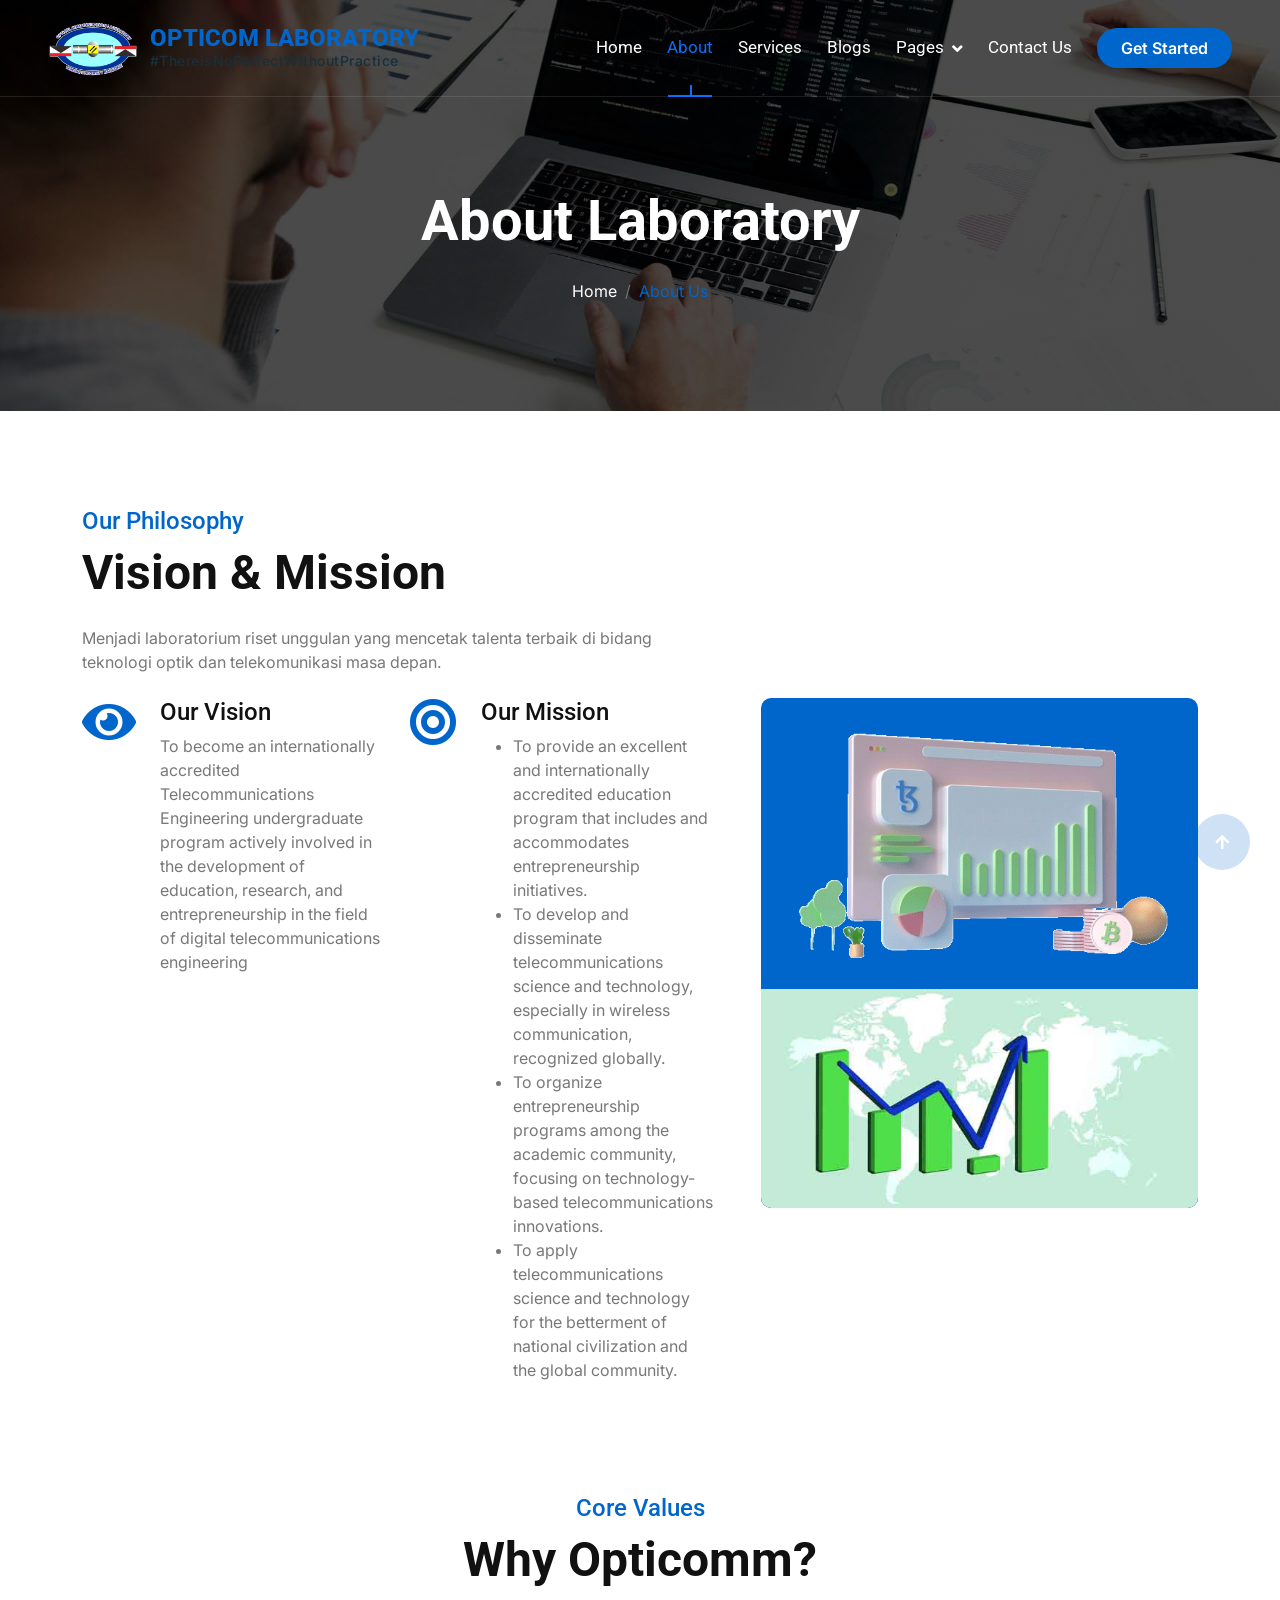
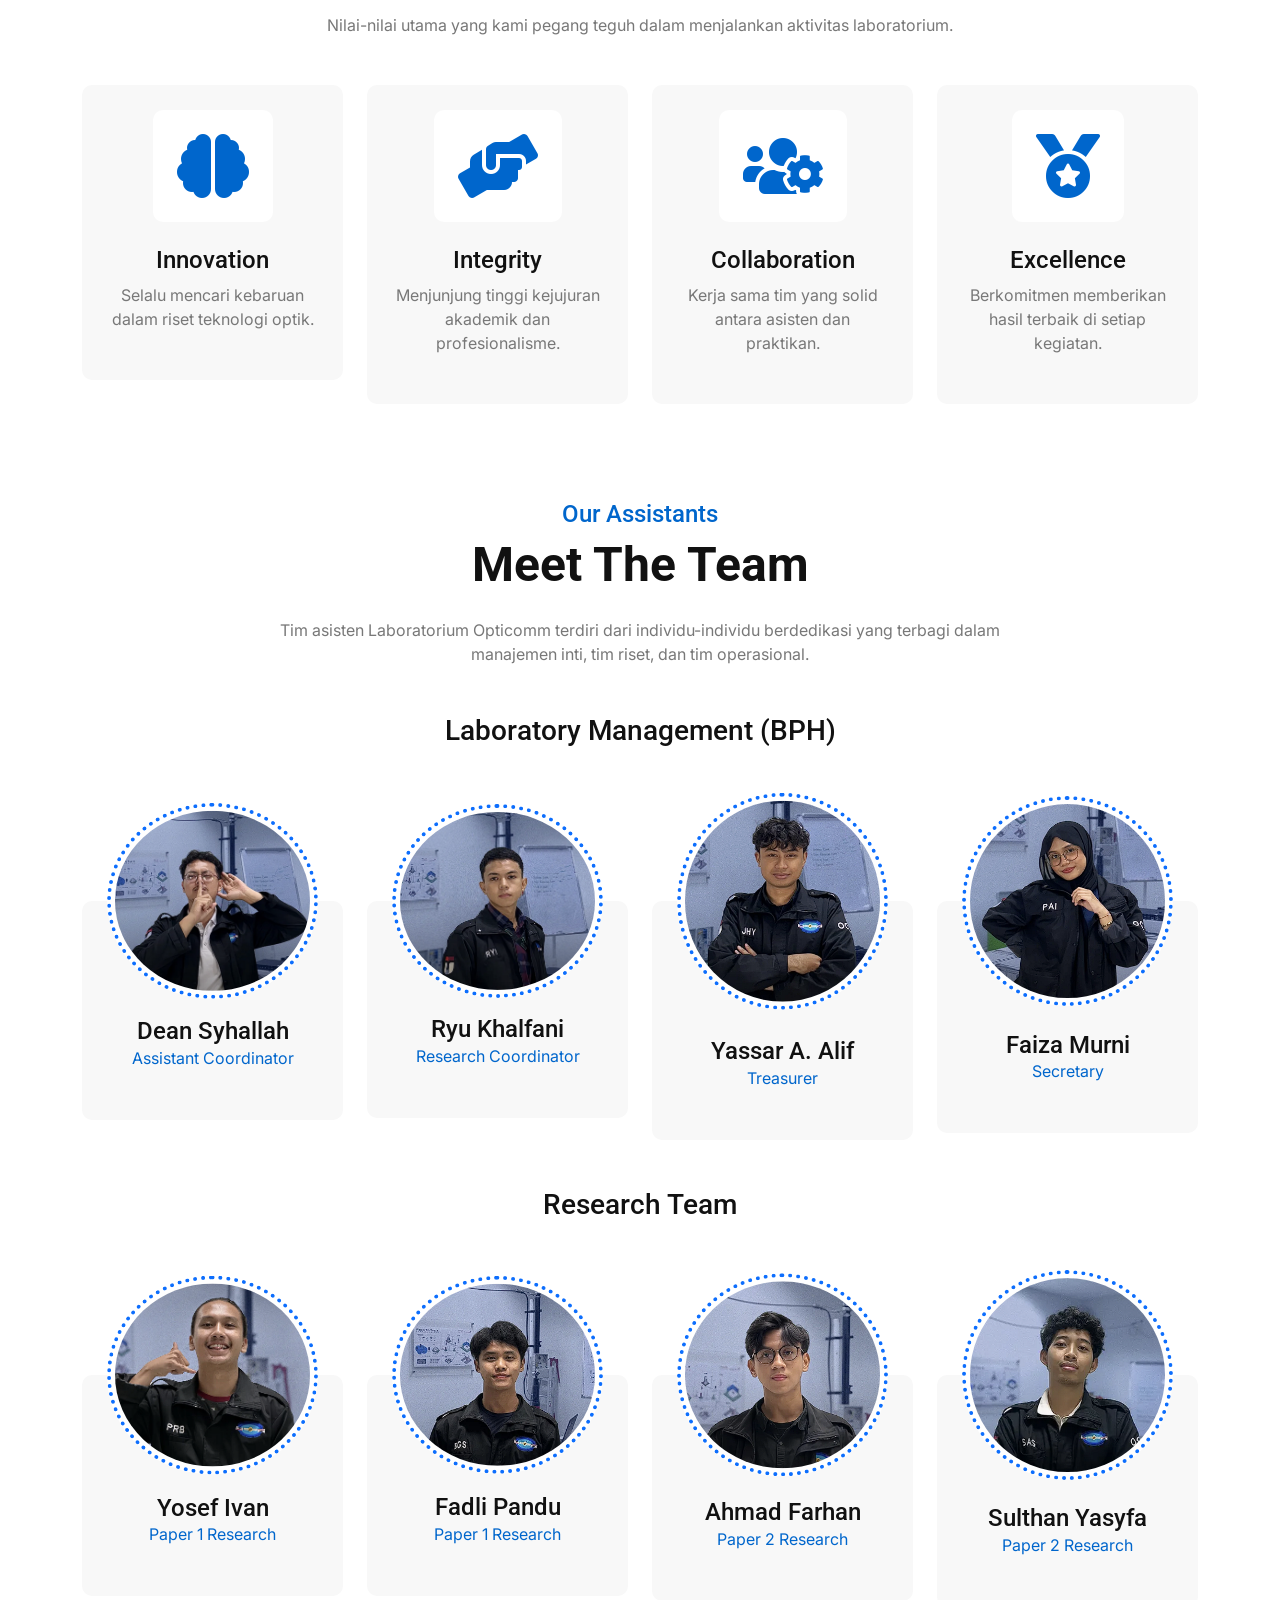
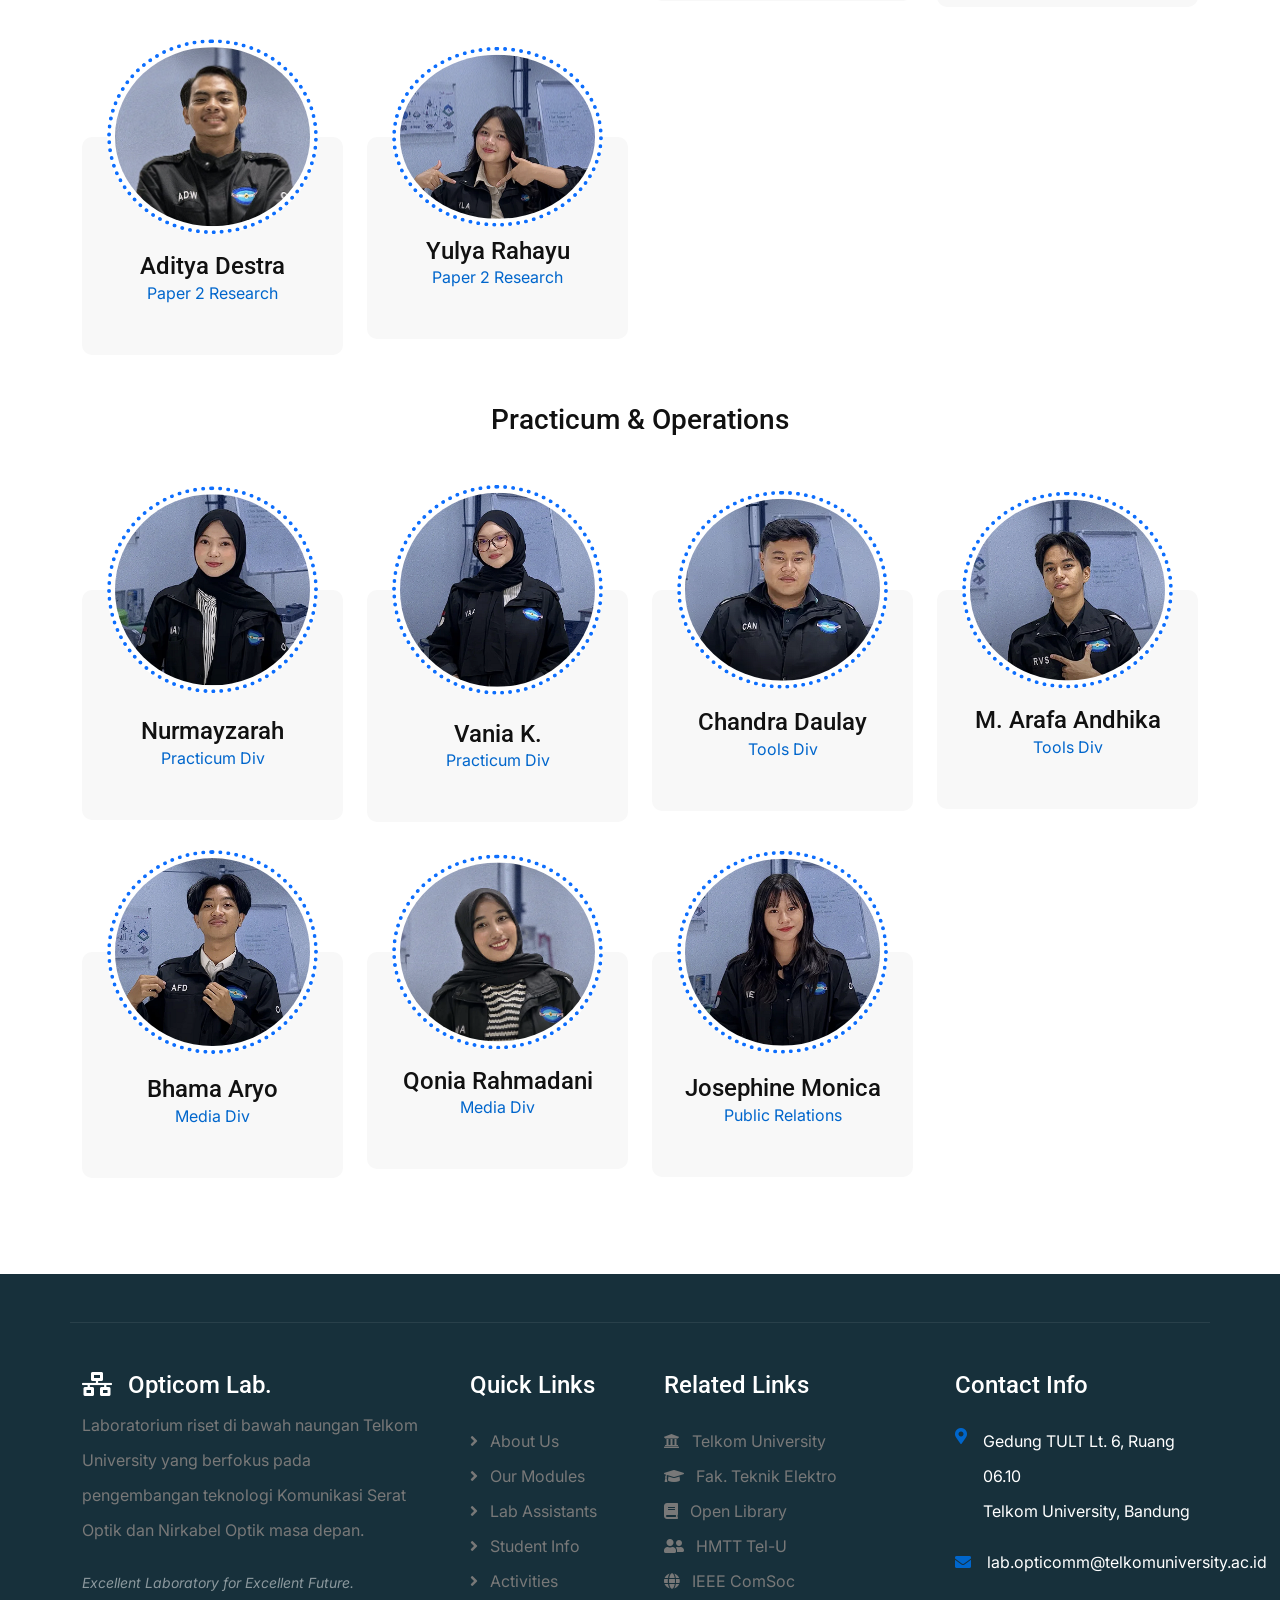
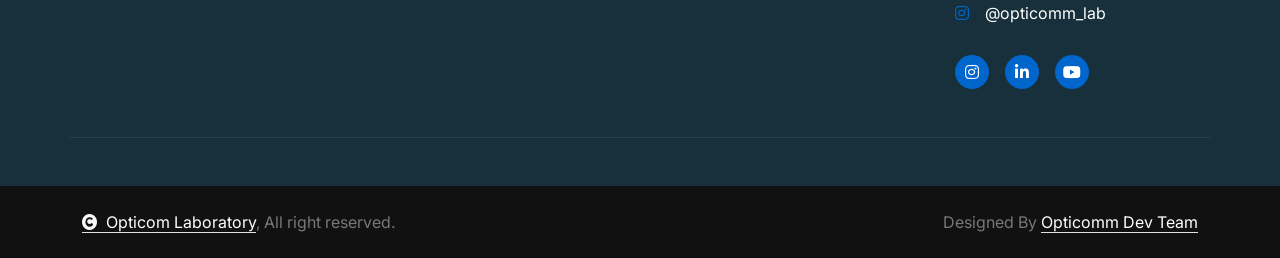
==== about.html @ 09fdcf8e "Add files via upload" ====
<!DOCTYPE html>
<html lang="en">

<head>
    <meta charset="utf-8">
    <title>About Us - Opticomm Laboratory</title>
    <meta content="width=device-width, initial-scale=1.0" name="viewport">
    <meta content="" name="keywords">
    <meta content="" name="description">

    <link rel="preconnect" href="https://fonts.googleapis.com">
    <link rel="preconnect" href="https://fonts.gstatic.com" crossorigin>
    <link
        href="https://fonts.googleapis.com/css2?family=Inter:wght@100..900&family=Roboto:wght@400;500;700;900&display=swap"
        rel="stylesheet">

    <link rel="stylesheet" href="https://use.fontawesome.com/releases/v5.15.4/css/all.css" />
    <link href="https://cdn.jsdelivr.net/npm/bootstrap-icons@1.4.1/font/bootstrap-icons.css" rel="stylesheet">

    <link href="lib/animate/animate.min.css" rel="stylesheet">
    <link href="lib/lightbox/css/lightbox.min.css" rel="stylesheet">
    <link href="lib/owlcarousel/assets/owl.carousel.min.css" rel="stylesheet">

    <link href="css/bootstrap.min.css" rel="stylesheet">

    <link href="css/style.css" rel="stylesheet">

</head>

<body>

    <div id="spinner"
        class="show bg-white position-fixed translate-middle w-100 vh-100 top-50 start-50 d-flex align-items-center justify-content-center">
        <div class="spinner-border text-primary" style="width: 3rem; height: 3rem;" role="status">
            <span class="sr-only">Loading...</span>
        </div>
    </div>
    <div class="container-fluid position-relative p-0">
        <nav class="navbar navbar-expand-lg navbar-light px-4 px-lg-5 py-3 py-lg-0">
            <a href="index.html" class="navbar-brand p-0 d-flex align-items-center">
                <img src="img/logo-opticomm.png" alt="Logo" style="max-height: 55px; margin-right: 12px;">
                <div class="d-flex flex-column justify-content-center">
                    <h1 class="text-primary m-0" style="font-size: 24px; font-weight: 800; line-height: 1;">
                        OPTICOM LABORATORY
                    </h1>
                    <small class="text-secondary" style="font-size: 14px; font-weight: 500; letter-spacing: 0.5px;">
                        #ThereisNoPerfectWithoutPractice
                    </small>
                </div>
            </a>
            <button class="navbar-toggler" type="button" data-bs-toggle="collapse" data-bs-target="#navbarCollapse">
                <span class="fa fa-bars"></span>
            </button>
            <div class="collapse navbar-collapse" id="navbarCollapse">
                <div class="navbar-nav ms-auto py-0">
                    <a href="index.html" class="nav-item nav-link">Home</a>
                    <a href="about.html" class="nav-item nav-link active">About</a>
                    <a href="service.html" class="nav-item nav-link">Services</a>
                    <a href="blog.html" class="nav-item nav-link">Blogs</a>
                    <div class="nav-item dropdown">
                        <a href="#" class="nav-link" data-bs-toggle="dropdown">
                            <span class="dropdown-toggle">Pages</span>
                        </a>
                        <div class="dropdown-menu m-0">
                            <a href="feature.html" class="dropdown-item">Our Features</a>
                            <a href="team.html" class="dropdown-item">Our team</a>
                            <a href="testimonial.html" class="dropdown-item">Testimonial</a>
                            <a href="offer.html" class="dropdown-item">Our offer</a>
                            <a href="FAQ.html" class="dropdown-item">FAQs</a>
                            <a href="404.html" class="dropdown-item">404 Page</a>
                        </div>
                    </div>
                    <a href="contact.html" class="nav-item nav-link">Contact Us</a>
                </div>
                <a href="#" class="btn btn-primary rounded-pill py-2 px-4 my-3 my-lg-0 flex-shrink-0">Get Started</a>
            </div>
        </nav>

        <div class="container-fluid bg-breadcrumb about-header">
            <div class="container text-center py-5" style="max-width: 900px;">
                <h4 class="text-white display-4 mb-4 wow fadeInDown" data-wow-delay="0.1s">About Laboratory</h4>
                <ol class="breadcrumb d-flex justify-content-center mb-0 wow fadeInDown" data-wow-delay="0.3s">
                    <li class="breadcrumb-item"><a href="index.html">Home</a></li>
                    <li class="breadcrumb-item active text-primary">About Us</li>
                </ol>
            </div>
        </div>
    </div>
    <div class="container-fluid about py-5">
        <div class="container py-5">
            <div class="row g-5 align-items-center">
                <div class="col-xl-7 wow fadeInLeft" data-wow-delay="0.2s">
                    <div>
                        <h4 class="text-primary">Our Philosophy</h4>
                        <h1 class="display-5 mb-4">Vision & Mission</h1>
                        <p class="mb-4">Menjadi laboratorium riset unggulan yang mencetak talenta terbaik di bidang
                            teknologi optik dan telekomunikasi masa depan.
                        </p>
                        <div class="row g-4">
                            <div class="col-md-6">
                                <div class="d-flex">
                                    <div><i class="fas fa-eye fa-3x text-primary"></i></div>
                                    <div class="ms-4">
                                        <h4>Our Vision</h4>
                                        <p>To become an internationally accredited Telecommunications Engineering
                                            undergraduate program actively involved in the development of education,
                                            research, and entrepreneurship in the field of digital telecommunications
                                            engineering</p>
                                    </div>
                                </div>
                            </div>
                            <div class="col-md-6">
                                <div class="d-flex">
                                    <div><i class="fas fa-bullseye fa-3x text-primary"></i></div>
                                    <div class="ms-4">
                                        <h4>Our Mission</h4>
                                        <ul>
                                            <li>To provide an excellent and internationally accredited education program
                                                that includes and accommodates entrepreneurship initiatives.</li>
                                            <li>To develop and disseminate telecommunications science and technology,
                                                especially in wireless communication, recognized globally.</li>
                                            <li>To organize entrepreneurship programs among the academic community,
                                                focusing on technology-based telecommunications innovations.</li>
                                            <li>To apply telecommunications science and technology for the betterment of
                                                national civilization and the global community.</li>
                                        </ul>
                                    </div>
                                </div>
                            </div>
                        </div>
                    </div>
                </div>
                <div class="col-xl-5 wow fadeInRight" data-wow-delay="0.2s">
                    <div class="bg-primary rounded position-relative overflow-hidden">
                        <img src="img/about-2.png" class="img-fluid rounded w-100" alt="">
                        <div class="rounded-bottom">
                            <img src="img/about-5.jpg" class="img-fluid rounded-bottom w-100" alt="">
                        </div>
                    </div>
                </div>
            </div>
        </div>
    </div>
    <div class="container-fluid feature pb-5">
        <div class="container pb-5">
            <div class="text-center mx-auto pb-5 wow fadeInUp" data-wow-delay="0.2s" style="max-width: 800px;">
                <h4 class="text-primary">Core Values</h4>
                <h1 class="display-5 mb-4">Why Opticomm?</h1>
                <p class="mb-0">Nilai-nilai utama yang kami pegang teguh dalam menjalankan aktivitas laboratorium.</p>
            </div>
            <div class="row g-4">
                <div class="col-md-6 col-lg-3 wow fadeInUp" data-wow-delay="0.2s">
                    <div class="feature-item p-4">
                        <div class="feature-icon p-4 mb-4">
                            <i class="fas fa-brain fa-4x text-primary"></i>
                        </div>
                        <h4>Innovation</h4>
                        <p class="mb-4">Selalu mencari kebaruan dalam riset teknologi optik.</p>
                    </div>
                </div>
                <div class="col-md-6 col-lg-3 wow fadeInUp" data-wow-delay="0.4s">
                    <div class="feature-item p-4">
                        <div class="feature-icon p-4 mb-4">
                            <i class="fas fa-hands-helping fa-4x text-primary"></i>
                        </div>
                        <h4>Integrity</h4>
                        <p class="mb-4">Menjunjung tinggi kejujuran akademik dan profesionalisme.</p>
                    </div>
                </div>
                <div class="col-md-6 col-lg-3 wow fadeInUp" data-wow-delay="0.6s">
                    <div class="feature-item p-4">
                        <div class="feature-icon p-4 mb-4">
                            <i class="fas fa-users-cog fa-4x text-primary"></i>
                        </div>
                        <h4>Collaboration</h4>
                        <p class="mb-4">Kerja sama tim yang solid antara asisten dan praktikan.</p>
                    </div>
                </div>
                <div class="col-md-6 col-lg-3 wow fadeInUp" data-wow-delay="0.8s">
                    <div class="feature-item p-4">
                        <div class="feature-icon p-4 mb-4">
                            <i class="fas fa-medal fa-4x text-primary"></i>
                        </div>
                        <h4>Excellence</h4>
                        <p class="mb-4">Berkomitmen memberikan hasil terbaik di setiap kegiatan.</p>
                    </div>
                </div>
            </div>
        </div>
    </div>
    <div class="container-fluid team pb-5 team-static">
        <div class="container pb-5">
            <div class="text-center mx-auto pb-5 wow fadeInUp" data-wow-delay="0.2s" style="max-width: 800px;">
                <h4 class="text-primary">Our Assistants</h4>
                <h1 class="display-5 mb-4">Meet The Team</h1>
                <p class="mb-0">Tim asisten Laboratorium Opticomm terdiri dari individu-individu berdedikasi yang
                    terbagi dalam manajemen inti, tim riset, dan tim operasional.</p>
            </div>

            <div class="text-center mb-5 wow fadeInUp" data-wow-delay="0.2s">
                <h3 class="division-title">Laboratory Management (BPH)</h3>
            </div>
            <div class="row g-4 justify-content-center mb-5">
                <div class="col-md-6 col-lg-3 wow fadeInUp" data-wow-delay="0.2s">
                    <div class="team-item">
                        <div class="team-img">
                            <img src="img/dean.png" class="img-fluid" alt="">
                        </div>
                        <div class="team-title">
                            <h4 class="mb-0">Dean Syhallah</h4>
                            <p class="mb-0 text-primary">Assistant Coordinator</p>
                        </div>
                    </div>
                </div>

                <div class="col-md-6 col-lg-3 wow fadeInUp" data-wow-delay="0.4s">
                    <div class="team-item">
                        <div class="team-img">
                            <img src="img/ryu.png" class="img-fluid" alt="">
                        </div>
                        <div class="team-title">
                            <h4 class="mb-0">Ryu Khalfani</h4>
                            <p class="mb-0 text-primary">Research Coordinator</p>
                        </div>
                    </div>
                </div>

                <div class="col-md-6 col-lg-3 wow fadeInUp" data-wow-delay="0.6s">
                    <div class="team-item">
                        <div class="team-img">
                            <img src="img/alip.png" class="img-fluid" alt="">
                        </div>
                        <div class="team-title">
                            <h4 class="mb-0">Yassar A. Alif</h4>
                            <p class="mb-0 text-primary">Treasurer</p>
                        </div>
                    </div>
                </div>

                <div class="col-md-6 col-lg-3 wow fadeInUp" data-wow-delay="0.8s">
                    <div class="team-item">
                        <div class="team-img">
                            <img src="img/faiza.png" class="img-fluid" alt="">
                        </div>
                        <div class="team-title">
                            <h4 class="mb-0">Faiza Murni</h4>
                            <p class="mb-0 text-primary">Secretary</p>
                        </div>
                    </div>
                </div>
            </div>
            <div class="text-center mb-5 mt-5 wow fadeInUp" data-wow-delay="0.2s">
                <h3 class="division-title">Research Team</h3>
            </div>
            <div class="row g-4 mb-5">

                <div class="col-md-6 col-lg-3 wow fadeInUp" data-wow-delay="0.2s">
                    <div class="team-item">
                        <div class="team-img">
                            <img src="img/ocep.png" class="img-fluid" alt="">
                        </div>
                        <div class="team-title">
                            <h4 class="mb-0">Yosef Ivan</h4>
                            <p class="mb-0 text-primary">Paper 1 Research</p>
                        </div>
                    </div>
                </div>

                <div class="col-md-6 col-lg-3 wow fadeInUp" data-wow-delay="0.4s">
                    <div class="team-item">
                        <div class="team-img">
                            <img src="img/bagas.png" class="img-fluid" alt="">
                        </div>
                        <div class="team-title">
                            <h4 class="mb-0">Fadli Pandu</h4>
                            <p class="mb-0 text-primary">Paper 1 Research</p>
                        </div>
                    </div>
                </div>

                <div class="col-md-6 col-lg-3 wow fadeInUp" data-wow-delay="0.6s">
                    <div class="team-item">
                        <div class="team-img">
                            <img src="img/farhan.png" class="img-fluid" alt="">
                        </div>
                        <div class="team-title">
                            <h4 class="mb-0">Ahmad Farhan</h4>
                            <p class="mb-0 text-primary">Paper 2 Research</p>
                        </div>
                    </div>
                </div>

                <div class="col-md-6 col-lg-3 wow fadeInUp" data-wow-delay="0.8s">
                    <div class="team-item">
                        <div class="team-img">
                            <img src="img/yasyfa.png" class="img-fluid" alt="">
                        </div>
                        <div class="team-title">
                            <h4 class="mb-0">Sulthan Yasyfa</h4>
                            <p class="mb-0 text-primary">Paper 2 Research</p>
                        </div>
                    </div>
                </div>

                <div class="col-md-6 col-lg-3 wow fadeInUp" data-wow-delay="0.2s">
                    <div class="team-item">
                        <div class="team-img">
                            <img src="img/destra.png" class="img-fluid" alt="">
                        </div>
                        <div class="team-title">
                            <h4 class="mb-0">Aditya Destra</h4>
                            <p class="mb-0 text-primary">Paper 2 Research</p>
                        </div>
                    </div>
                </div>

                <div class="col-md-6 col-lg-3 wow fadeInUp" data-wow-delay="0.4s">
                    <div class="team-item">
                        <div class="team-img">
                            <img src="img/yulya.png" class="img-fluid" alt="">
                        </div>
                        <div class="team-title">
                            <h4 class="mb-0">Yulya Rahayu</h4>
                            <p class="mb-0 text-primary">Paper 2 Research</p>
                        </div>
                    </div>
                </div>
            </div>
            <div class="text-center mb-5 mt-5 wow fadeInUp" data-wow-delay="0.2s">
                <h3 class="division-title">Practicum & Operations</h3>
            </div>
            <div class="row g-4">

                <div class="col-md-6 col-lg-3 wow fadeInUp" data-wow-delay="0.2s">
                    <div class="team-item">
                        <div class="team-img">
                            <img src="img/nurma.png" class="img-fluid" alt="">
                        </div>
                        <div class="team-title">
                            <h4 class="mb-0">Nurmayzarah</h4>
                            <p class="mb-0 text-primary">Practicum Div</p>
                        </div>
                    </div>
                </div>

                <div class="col-md-6 col-lg-3 wow fadeInUp" data-wow-delay="0.4s">
                    <div class="team-item">
                        <div class="team-img">
                            <img src="img/vania.png" class="img-fluid" alt="">
                        </div>
                        <div class="team-title">
                            <h4 class="mb-0">Vania K.</h4>
                            <p class="mb-0 text-primary">Practicum Div</p>
                        </div>
                    </div>
                </div>

                <div class="col-md-6 col-lg-3 wow fadeInUp" data-wow-delay="0.6s">
                    <div class="team-item">
                        <div class="team-img">
                            <img src="img/candra.png" class="img-fluid" alt="">
                        </div>
                        <div class="team-title">
                            <h4 class="mb-0">Chandra Daulay</h4>
                            <p class="mb-0 text-primary">Tools Div</p>
                        </div>
                    </div>
                </div>

                <div class="col-md-6 col-lg-3 wow fadeInUp" data-wow-delay="0.8s">
                    <div class="team-item">
                        <div class="team-img">
                            <img src="img/andhika.png" class="img-fluid" alt="">
                        </div>
                        <div class="team-title">
                            <h4 class="mb-0">M. Arafa Andhika</h4>
                            <p class="mb-0 text-primary">Tools Div</p>
                        </div>
                    </div>
                </div>

                <div class="col-md-6 col-lg-3 wow fadeInUp" data-wow-delay="0.2s">
                    <div class="team-item">
                        <div class="team-img">
                            <img src="img/bhama.png" class="img-fluid" alt="">
                        </div>
                        <div class="team-title">
                            <h4 class="mb-0">Bhama Aryo</h4>
                            <p class="mb-0 text-primary">Media Div</p>
                        </div>
                    </div>
                </div>

                <div class="col-md-6 col-lg-3 wow fadeInUp" data-wow-delay="0.4s">
                    <div class="team-item">
                        <div class="team-img">
                            <img src="img/qonia.png" class="img-fluid" alt="">
                        </div>
                        <div class="team-title">
                            <h4 class="mb-0">Qonia Rahmadani</h4>
                            <p class="mb-0 text-primary">Media Div</p>
                        </div>
                    </div>
                </div>

                <div class="col-md-6 col-lg-3 wow fadeInUp" data-wow-delay="0.6s">
                    <div class="team-item">
                        <div class="team-img">
                            <img src="img/josephine.png" class="img-fluid" alt="">
                        </div>
                        <div class="team-title">
                            <h4 class="mb-0">Josephine Monica</h4>
                            <p class="mb-0 text-primary">Public Relations</p>
                        </div>
                    </div>
                </div>

            </div>
        </div>
    </div>
    <div class="container-fluid footer py-5 wow fadeIn" data-wow-delay="0.2s">
        <div class="container py-5 border-start-0 border-end-0"
            style="border: 1px solid; border-color: rgba(255, 255, 255, 0.08);">
            <div class="row g-5">

                <div class="col-md-6 col-lg-6 col-xl-4">
                    <div class="footer-item">
                        <a href="index.html" class="p-0">
                            <h4 class="text-white"><i class="fas fa-network-wired me-3"></i>Opticom Lab.</h4>
                        </a>
                        <p class="mb-4">Laboratorium riset di bawah naungan Telkom University yang berfokus pada
                            pengembangan teknologi Komunikasi Serat Optik dan Nirkabel Optik masa depan.</p>
                        <div class="d-flex text-white-50">
                            <small><i>Excellent Laboratory for Excellent Future.</i></small>
                        </div>
                    </div>
                </div>

                <div class="col-md-6 col-lg-6 col-xl-2">
                    <div class="footer-item">
                        <h4 class="text-white mb-4">Quick Links</h4>
                        <a href="#"><i class="fas fa-angle-right me-2"></i> About Us</a>
                        <a href="#"><i class="fas fa-angle-right me-2"></i> Our Modules</a>
                        <a href="#"><i class="fas fa-angle-right me-2"></i> Lab Assistants</a>
                        <a href="#"><i class="fas fa-angle-right me-2"></i> Student Info</a>
                        <a href="#"><i class="fas fa-angle-right me-2"></i> Activities</a>
                    </div>
                </div>

                <div class="col-md-6 col-lg-6 col-xl-3">
                    <div class="footer-item">
                        <h4 class="text-white mb-4">Related Links</h4>
                        <a href="https://telkomuniversity.ac.id" target="_blank"><i class="fas fa-university me-2"></i>
                            Telkom University</a>
                        <a href="#" target="_blank"><i class="fas fa-graduation-cap me-2"></i> Fak. Teknik Elektro</a>
                        <a href="#" target="_blank"><i class="fas fa-book me-2"></i> Open Library</a>
                        <a href="#" target="_blank"><i class="fas fa-user-friends me-2"></i> HMTT Tel-U</a>
                        <a href="#" target="_blank"><i class="fas fa-globe me-2"></i> IEEE ComSoc</a>
                    </div>
                </div>

                <div class="col-md-6 col-lg-6 col-xl-3">
                    <div class="footer-item">
                        <h4 class="text-white mb-4">Contact Info</h4>
                        <div class="d-flex align-items-start">
                            <i class="fas fa-map-marker-alt text-primary me-3 mt-1"></i>
                            <p class="text-white mb-0">Gedung TULT Lt. 6, Ruang 06.10<br>Telkom University, Bandung</p>
                        </div>
                        <div class="d-flex align-items-center my-3">
                            <i class="fas fa-envelope text-primary me-3"></i>
                            <p class="text-white mb-0">lab.opticomm@telkomuniversity.ac.id</p>
                        </div>
                        <div class="d-flex align-items-center mb-4">
                            <i class="fab fa-instagram text-primary me-3"></i>
                            <p class="text-white mb-0">@opticomm_lab</p>
                        </div>
                        <div class="d-flex">
                            <a class="btn btn-primary btn-sm-square rounded-circle me-3" href="#"><i
                                    class="fab fa-instagram text-white"></i></a>
                            <a class="btn btn-primary btn-sm-square rounded-circle me-3" href="#"><i
                                    class="fab fa-linkedin-in text-white"></i></a>
                            <a class="btn btn-primary btn-sm-square rounded-circle me-0" href="#"><i
                                    class="fab fa-youtube text-white"></i></a>
                        </div>
                    </div>
                </div>
            </div>
        </div>
    </div>
    <div class="container-fluid copyright py-4">
        <div class="container">
            <div class="row g-4 align-items-center">
                <div class="col-md-6 text-center text-md-start mb-md-0">
                    <span class="text-body"><a href="#" class="border-bottom text-white"><i
                                class="fas fa-copyright text-light me-2"></i>Opticom Laboratory</a>, All right
                        reserved.</span>
                </div>
                <div class="col-md-6 text-center text-md-end text-body">
                    Designed By <a class="border-bottom text-white" href="#">Opticomm Dev Team</a>
                </div>
            </div>
        </div>
    </div>
    <a href="#" class="btn btn-primary btn-lg-square rounded-circle back-to-top"><i class="fa fa-arrow-up"></i></a>


    <script src="https://ajax.googleapis.com/ajax/libs/jquery/3.6.4/jquery.min.js"></script>
    <script src="https://cdn.jsdelivr.net/npm/bootstrap@5.0.0/dist/js/bootstrap.bundle.min.js"></script>
    <script src="lib/wow/wow.min.js"></script>
    <script src="lib/easing/easing.min.js"></script>
    <script src="lib/waypoints/waypoints.min.js"></script>
    <script src="lib/counterup/counterup.min.js"></script>
    <script src="lib/lightbox/js/lightbox.min.js"></script>
    <script src="lib/owlcarousel/owl.carousel.min.js"></script>


    <script src="js/main.js"></script>
</body>

</html>
---- css/style.css ----
/* =========================================
   MOBILE RESPONSIVE FIXES (Grant's Custom)
   Tambahkan di baris paling bawah style.css
   ========================================= */

@media (max-width: 991px) {
    /* 1. Memperbaiki Header/Breadcrumb agar tidak terlalu tinggi di HP */
    .bg-breadcrumb {
        padding: 100px 0 40px 0 !important;
    }

    /* 2. Mengecilkan Judul Besar (Display Headings) agar muat di layar kecil */
    h1.display-4 {
        font-size: 2.2rem;
    }
    h1.display-5 {
        font-size: 1.8rem;
    }
    
    /* 3. Penyesuaian Logo dan Nama Lab di Navbar Mobile */
    .navbar-brand img {
        max-height: 40px !important; /* Logo sedikit lebih kecil */
        margin-right: 8px !important;
    }
    .navbar-brand h1 {
        font-size: 18px !important; /* Font nama lab disesuaikan */
    }
    .navbar-brand small {
        font-size: 11px !important; /* Hashtag lebih kecil */
    }
}

@media (max-width: 767px) {
    /* 4. Perbaikan Jarak Kartu Team (PENTING) */
    /* Karena efek foto melayang, kita butuh jarak ekstra saat mode tumpuk (stacked) */
    .team-item {
        margin-top: 50px; /* Memberi ruang untuk foto yang menonjol ke atas */
        margin-bottom: 20px;
    }

    /* 5. Mengatur Padding Section agar tidak terlalu lebar pinggirnya */
    .container, .container-fluid {
        padding-left: 20px;
        padding-right: 20px;
    }


}


/*** Spinner Start ***/
/*** Spinner ***/
#spinner {
    opacity: 0;
    visibility: hidden;
    transition: opacity .5s ease-out, visibility 0s linear .5s;
    z-index: 99999;
}

#spinner.show {
    transition: opacity .5s ease-out, visibility 0s linear 0s;
    visibility: visible;
    opacity: 1;
}
/*** Spinner End ***/

.back-to-top {
    position: fixed;
    right: 30px;
    bottom: 30px;
    transition: 0.5s;
    z-index: 99;
}

/*** Button Start ***/
.btn {
    font-weight: 600;
    transition: .5s;
}

.btn-square {
    width: 32px;
    height: 32px;
}

.btn-sm-square {
    width: 34px;
    height: 34px;
}

.btn-md-square {
    width: 44px;
    height: 44px;
}

.btn-lg-square {
    width: 56px;
    height: 56px;
}

.btn-xl-square {
    width: 66px;
    height: 66px;
}

.btn-square,
.btn-sm-square,
.btn-md-square,
.btn-lg-square,
.btn-xl-square {
    padding: 0;
    display: flex;
    align-items: center;
    justify-content: center;
    font-weight: normal;
}

.btn.btn-primary {
    color: var(--bs-white);
    border: none;
}

.btn.btn-primary:hover {
    background: var(--bs-white);
    color: var(--bs-primary);
}

.btn.btn-light {
    color: var(--bs-primary);
    border: none;
}

.btn.btn-light:hover {
    color: var(--bs-white);
    background: var(--bs-primary);
}


/*** Topbar Start ***/
.topbar .dropdown-toggle::after {
    border: none;
    content: "\f107";
    font-family: "Font Awesome 5 Free";
    font-weight: 600;
    vertical-align: middle;
    margin-left: 8px;
    color: var(--bs-primary);
}

.topbar .dropdown .dropdown-menu a:hover {
    background: var(--bs-primary);
    color: var(--bs-white);
}

.topbar .dropdown .dropdown-menu {
    transform: rotateX(0deg);
    visibility: visible;
    background: var(--bs-light);
    padding-top: 11px;
    border: 0;
    transition: .5s;
    opacity: 1;
}

/*** Topbar End ***/



/*** Navbar ***/
.navbar-light .navbar-nav .nav-link {
    font-family: 'Roboto', sans-serif;
    position: relative;
    margin-right: 25px;
    padding: 35px 0;
    color: var(--bs-white);
    font-size: 17px;
    font-weight: 400;
    outline: none;
    transition: .5s;
}

.sticky-top.navbar-light .navbar-nav .nav-link,
.sticky-top.navbar-light .navbar-nav .nav-item .nav-link {
    padding: 20px 0;
    color: var(--bs-dark);
}

.navbar-light .navbar-nav .nav-item .nav-link {
    color: var(--bs-white);
}

.navbar-light .navbar-nav .nav-link:hover,
.navbar-light .navbar-nav .nav-link.active,
.navbar-light .navbar-nav .nav-item .nav-link:hover,
.navbar-light .navbar-nav .nav-item .nav-link.active  {
    color: var(--bs-primary);
}

.navbar-light .navbar-brand img {
    max-height: 60px;
    transition: .5s;
}

.sticky-top.navbar-light .navbar-brand img {
    max-height: 45px;
}

.navbar .dropdown-toggle::after {
    border: none;
    content: "\f107";
    font-family: "Font Awesome 5 Free";
    font-weight: 600;
    vertical-align: middle;
    margin-left: 8px;
}

.dropdown .dropdown-menu a:hover {
    background: var(--bs-primary);
    color: var(--bs-white);
}

.navbar .nav-item:hover .dropdown-menu {
    transform: rotateX(0deg);
    visibility: visible;
    background: var(--bs-light);
    transition: .5s;
    opacity: 1;
}

@media (max-width: 991.98px) {
    
    .sticky-top.navbar-light {
        position: relative;
        background: var(--bs-white);
    }

    .navbar.navbar-expand-lg .navbar-toggler {
        padding: 10px 20px;
        border: 1px solid var(--bs-primary);
        color: var(--bs-primary);
    }

    .navbar-light .navbar-collapse {
        margin-top: 15px;
        border-top: 1px solid #DDDDDD;
    }

    .navbar-light .navbar-nav .nav-link,
    .sticky-top.navbar-light .navbar-nav .nav-link {
        padding: 10px 0;
        margin-left: 0;
        color: var(--bs-dark);
    }

    .navbar-light .navbar-nav .nav-item .nav-link {
        color: var(--bs-dark);
    }

    .navbar-light .navbar-brand img {
        max-height: 45px;
    }
}

@media (min-width: 992px) {
    .navbar .nav-item .dropdown-menu {
        display: block;
        visibility: hidden;
        top: 100%;
        transform: rotateX(-75deg);
        transform-origin: 0% 0%;
        border: 0;
        border-radius: 10px;
        transition: .5s;
        opacity: 0;
    }

    .navbar-light {
        position: absolute;
        width: 100%;
        top: 0;
        left: 0;
        border-bottom: 1px solid rgba(255, 255, 255, .1);
        z-index: 999;
    }
    
    .sticky-top.navbar-light {
        position: fixed;
        background: var(--bs-light);
    }

    .navbar-light .navbar-nav .nav-link::before {
        position: absolute;
        content: "";
        width: 0;
        height: 2px;
        bottom: -1px;
        left: 50%;
        background: var(--bs-primary);
        transition: .5s;
    }

    .navbar-light .navbar-nav .nav-link:hover::before,
    .navbar-light .navbar-nav .nav-link.active::before {
        width: calc(100% - 2px);
        left: 1px;
    }

    .navbar-light .navbar-nav .nav-link::after {
        position: absolute;
        content: "";
        width: 0;
        height: 0;
        bottom: -1px;
        left: 50%;
        background: var(--bs-primary);
        transition: .5s;
    }

    .navbar-light .navbar-nav .nav-link:hover::after,
    .navbar-light .navbar-nav .nav-link.active::after {
        width: 2px;
        height: 12px;
    }
}
/*** Navbar End ***/

/*** Carousel Hero Header Start ***/
.header-carousel .header-carousel-item img {
    object-fit: cover;
}

.header-carousel .header-carousel-item,
.header-carousel .header-carousel-item img {
        height: 700px;
}


.header-carousel .owl-nav .owl-prev,
.header-carousel .owl-nav .owl-next {
    position: absolute;
    width: 60px;
    height: 60px;
    border-radius: 60px;
    background: var(--bs-primary);
    color: var(--bs-white);
    font-size: 26px;
    display: flex;
    align-items: center;
    justify-content: center;
    transition: 0.5s;
}

.header-carousel .owl-nav .owl-prev {
    bottom: 30px;
    left: 30px;
    margin-left: 90px;
}
.header-carousel .owl-nav .owl-next {
    bottom: 30px;
    left: 30px;
}

.header-carousel .owl-nav .owl-prev:hover,
.header-carousel .owl-nav .owl-next:hover {
    box-shadow: inset 0 0 100px 0 var(--bs-light);
    color: var(--bs-primary);
}


.header-carousel .header-carousel-item .carousel-caption {
    position: absolute;
    width: 100%;
    height: 100%;
    left: 0;
    bottom: 0;
    padding-top: 120px;
    background: rgba(0, 0, 0, .7);
    display: flex;
    align-items: center;
}

@media (max-width: 991px) {
    .header-carousel .header-carousel-item .carousel-caption {
        padding-top: 45px;
    }
}

@media (max-width: 767px) {
    .header-carousel .owl-nav .owl-prev {
        left: 50%;
        transform: translateX(-50%);
        margin-left: -45px;
    }


    .header-carousel .owl-nav .owl-next {
        left: 50%;
        transform: translateX(-50%);
        margin-left: 45px;
    }
}


.header-carousel .header-carousel-item img {
    animation-name: image-zoom;
    animation-duration: 10s;
    animation-delay: 1s;
    animation-iteration-count: infinite;
    animation-direction: alternate;
    transition: 1s;
}

@keyframes image-zoom {
    0%  {height: 100%; opacity: 0.9;}

    25% {height: 110%; opacity: 0.50;}

    50% {height: 115%; opacity: 1;}

    75% {height: 110%; opacity: 0.50;}

    100% {height: 100%; opacity: 0.9;}
}
/*** Carousel Hero Header End ***/


/*** Single Page Hero Header Start ***/
.bg-breadcrumb {
    position: relative;
    overflow: hidden;
    background: linear-gradient(rgba(0, 0, 0, 0.7), rgba(0, 0, 0, 0.7)), url(../img/carousel-1.jpg);
    background-position: center center;
    background-repeat: no-repeat;
    background-size: cover;
    padding: 140px 0 60px 0;
    transition: 0.5s;
}

@media (min-width: 992px) {
    .bg-breadcrumb {
        padding: 140px 0 60px 0;
    }
}

@media (max-width: 991px) {
    .bg-breadcrumb {
        padding: 60px 0 60px 0;
    }
}

.bg-breadcrumb .breadcrumb {
    position: relative;
}

.bg-breadcrumb .breadcrumb .breadcrumb-item a {
    color: var(--bs-white);
}
/*** Single Page Hero Header End ***/


/*** Service Start ***/
/* =========================================
   CUSTOM TABLE HOVER EFFECT (BOOTSTRAP VARS)
   ========================================= */

/* 1. Transisi Halus untuk Setiap Baris */
.service .table tbody tr {
    transition: all 0.3s ease-in-out;
    border-left: 5px solid transparent; /* Siapkan tempat untuk garis indikator */
    cursor: pointer;
}

/* 2. Efek Saat Kursor Menyentuh Baris (Hover) */
.service .table tbody tr:hover {
    /* Menggunakan color-mix untuk transparansi 8% dari warna primary Bootstrap */
    background-color: color-mix(in srgb, var(--bs-primary), transparent 92%) !important;
    
    /* Garis kiri mengambil langsung dari variabel primary */
    border-left: 5px solid var(--bs-primary); 
    
    transform: scale(1.01);
    box-shadow: 0 10px 20px rgba(0, 0, 0, 0.08); 
    z-index: 1;
    position: relative;
}

/* 3. Membuat Teks Judul Modul Berubah Warna Sesuai Primary */
.service .table tbody tr:hover h5 {
    color: var(--bs-primary); /* Mengambil warna biru primary */
    filter: brightness(0.8); /* Membuatnya sedikit lebih gelap/tegas secara otomatis */
}

/* 4. Otomatis Mengubah Tombol Download Menjadi Solid saat Baris di-Hover */
.service .table tbody tr:hover .btn-outline-primary {
    background-color: var(--bs-primary) !important;
    color: var(--bs-white) !important; /* Mengambil warna putih bootstrap */
    border-color: var(--bs-primary) !important;
    
    /* Bayangan tombol menggunakan color-mix untuk transparansi 30% */
    box-shadow: 0 4px 6px color-mix(in srgb, var(--bs-primary), transparent 70%);
}

.service .service-item {
    background: var(--bs-light);
    border-radius: 10px;
    transition: 0.5s;
}

.service .service-item:hover {
    box-shadow: 0 0 45px rgba(0, 0, 0, .2);
}

.service .service-item .service-img {
    position: relative;
    overflow: hidden;
    border-top-left-radius: 10px;
    border-top-right-radius: 10px;
    transition: 0.5s;
}

.service .service-item .service-img img {
    transition: 0.5s;
}

.service .service-item:hover .service-img img {
    transform: scale(1.2);
}
/*** Service End ***/


/*** Features Start ***/
.feature .feature-item {
    text-align: center;
    border-radius: 10px;
    background: var(--bs-light);
    border: 1px solid transparent;
    transition: 0.5s;
}

.feature .feature-item:hover {
    border: 1px solid var(--bs-primary);
}

.feature .feature-item .feature-icon {
    background: var(--bs-white);
    border-radius: 10px;
    display: inline-block;
}
/*** Features End ***/

/*** Offer Start ***/
.offer-section .nav a.accordion-link {
    width: 100%;
    border-radius: 10px;
    display: flex;
    background: var(--bs-white);
    transition: 0.5s;
}

.offer-section .nav a.accordion-link.active {
    color: var(--bs-white);
    background: var(--bs-primary);
}

.offer-section .nav a.accordion-link h5 {
    transition: 0.5s;
}

.offer-section .nav a.accordion-link.active h5 {
    color: var(--bs-white);
}
/*** Offer End ***/

/*** Blog Start ***/
/* =========================================
   CUSTOM NEWS CAROUSEL (BERITA UTAMA)
   ========================================= */

/* Posisi Panah Navigasi (Prev/Next) */
.news-carousel .owl-nav .owl-prev,
.news-carousel .owl-nav .owl-next {
    position: absolute;
    top: 50%;
    transform: translateY(-50%);
    width: 45px;
    height: 45px;
    background: var(--bs-primary) !important;
    color: #fff !important;
    border-radius: 50%;
    display: flex;
    align-items: center;
    justify-content: center;
    font-size: 1.2rem;
    box-shadow: 0 4px 10px rgba(0,0,0,0.2);
    transition: 0.3s;
    z-index: 10;
}

/* Geser panah sedikit keluar agar tidak menutupi konten */
.news-carousel .owl-nav .owl-prev { left: -20px; }
.news-carousel .owl-nav .owl-next { right: -20px; }

/* Efek Hover pada Panah */
.news-carousel .owl-nav .owl-prev:hover,
.news-carousel .owl-nav .owl-next:hover {
    background: var(--bs-secondary) !important; /* Warna biru gelap saat hover */
    transform: translateY(-50%) scale(1.1);
}

/* Responsif: Di layar HP, panah ditaruh di dalam agar tidak kepotong */
@media (max-width: 768px) {
    .news-carousel .owl-nav .owl-prev { left: 10px; }
    .news-carousel .owl-nav .owl-next { right: 10px; }
}

.blog .blog-item {
    border-radius: 10px;
    background: var(--bs-white);
    box-shadow: inset 0 0 45px rgba(0, 0, 0, .1);
    transition: 0.5s;
}

.blog .blog-item a {
    transition: 0.5s;
}

.blog .blog-item:hover a:hover {
    color: var(--bs-primary);
}

.blog .blog-item .blog-img {
    border-radius: 10px;
    position: relative;
    overflow: hidden;
}

.blog .blog-item .blog-img img {
    transition: 0.5s;
}

.blog .blog-item:hover .blog-img img {
    transform: scale(1.2);
}

.blog .blog-item .blog-img::after {
    content: "";
    position: absolute;
    width: 100%;
    height: 100%;
    top: 0;
    left: 0;
    border-radius: 10px;
    background: rgba(13, 110, 253, 0.1);
    opacity: 0;
    transition: 0.5s;
    z-index: 1;
}

.blog .blog-item:hover .blog-img::after {
    opacity: 1;
}

.blog .blog-item .blog-img .blog-title {
    position: absolute;
    bottom: 25px;
    left: 25px;
    z-index: 5;
}

.blog .blog-item .blog-img .blog-title a {
    color: var(--bs-white);
    background: var(--bs-primary);
    transition: 0.5s;
}

.blog .blog-item:hover .blog-img .blog-title a:hover {
    color: var(--bs-dark) !important;
}

.blog-carousel .owl-stage-outer {
    margin-top: 58px;
}

.blog .owl-nav .owl-prev {
    position: absolute;
    top: -58px;
    left: 0;
    background: var(--bs-primary);
    color: var(--bs-white);
    padding: 6px 35px;
    border-radius: 30px;
    transition: 0.5s;
}

.blog .owl-nav .owl-prev:hover {
    background: var(--bs-white);
    color: var(--bs-primary);
}

.blog .owl-nav .owl-next {
    position: absolute;
    top: -58px;
    right: 0;
    background: var(--bs-primary);
    color: var(--bs-white);
    padding: 6px 35px;
    border-radius: 30px;
    transition: 0.5s;
}

.blog .owl-nav .owl-next:hover {
    background: var(--bs-white);
    color: var(--bs-primary);
}
/*** Blog End ***/


/*** FAQs Start ***/
.faq-section .accordion .accordion-item .accordion-header .accordion-button {
    color: var(--bs-secondary);
}

.faq-section .accordion .accordion-item .accordion-header .accordion-button.collapsed {
    color: var(--bs-dark);
}
/*** FAQs End ***/

/*** Team Start ***/
/* =========================================
   CUSTOM TEAM CAROUSEL HOVER
   Tambahkan di baris paling bawah style.css
   ========================================= */

/* Memberi jarak agar bayangan tidak terpotong saat hover */
.team-carousel .team-item {
    margin: 15px; 
    box-shadow: 0 0 15px rgba(0,0,0,0.05); /* Bayangan halus default */
    background: #fff; /* Pastikan background putih */
}

/* Efek Hover: Kartu naik ke atas (Floating effect) */
.team-carousel .team-item:hover {
    transform: translateY(-10px); /* Naik 10 pixel */
    box-shadow: 0 15px 30px rgba(0, 102, 204, 0.2); /* Bayangan biru halus */
}


/* Memperbaiki posisi dots (titik navigasi) di bawah slider */
.team-carousel .owl-dots {
    margin-top: 30px;
    text-align: center;
}

/* Menerapkan efek hover ke semua item team (baik di index maupun about) */
.team .team-item:hover {
    transform: translateY(-10px) !important; /* Naik 10 pixel */
    box-shadow: 0 15px 30px rgba(13, 110, 253, 0.2) !important; /* Bayangan biru halus (menggunakan warna primary Anda) */
    background-color: #ffffff; /* Memastikan background tetap putih saat naik */
    z-index: 2; /* Agar kartu tampil di atas elemen lain */
}

/* Opsional: Menghaluskan transisi kembali ke posisi semula */
.team .team-item {
    transition: all 0.5s ease-in-out;
}

.team-carousel .owl-dot {
    display: inline-block;
    margin: 0 5px;
    width: 10px;
    height: 10px;
    border-radius: 50%;
    background: #ddd; /* Warna titik mati */
    transition: 0.5s;
}

.team-carousel .owl-dot.active {
    background: var(--bs-primary); /* Warna titik aktif (Biru) */
    width: 30px; /* Titik aktif memanjang */
    border-radius: 10px;
}

.team .team-item {
    position: relative;
    padding: 0 25px 25px 25px;
    border-radius: 10px;
    transition: 0.5s;
}

.team .team-item::before {
    content: "";
    position: absolute;
    width: 100%;
    height: 100%;
    bottom: 0;
    left: 0;
    background: var(--bs-light);
    border-radius: 10px;
    transition: 0.5s;
    z-index: -1;
}

.team .team-item:hover::before {
    height: 0;
}

.team .team-item::after {
    content: "";
    position: absolute;
    width: 100%;
    height: 0;
    bottom: 0;
    left: 0;
    border-radius: 10px;
    transition: 0.5s;
    z-index: -1;
}

.team .team-item:hover::after {
    height: 100%;
    background: var(--bs-primary);
}

.team .team-item .team-img {
    width: 100%; 
    height: 100%;
    border-radius: 100%;
    position: relative;
    margin-top: 50%;
    transform: translateY(-50%);
    margin-bottom: -50%;
    display: flex;
    justify-content: center;
    border: 4px solid var(--bs-primary);
    border-style: dotted;
    padding: 4px;
    background: var(--bs-white);
    transition: 0.5s;
}

.team .team-item:hover .team-img {
    border: 4px solid var(--bs-yellow);
    border-style: dotted;
    background: 0;
}

.team .team-item .team-img img {
    width: 100%;
    height: 100%;
    border-radius: 100%;
    transition: 0.5s;
}

.team .team-item .team-title {
    padding: 25px 0 25px 0;
    text-align: center;
}

.team .team-item .team-title h4,
.team .team-item .team-title p {
    transition: 0.5s;
}

.team .team-item:hover .team-title h4,
.team .team-item:hover .team-title p {
    color: var(--bs-white);
}

.team .team-item:hover .team-title p {
    color: var(--bs-yellow) !important;

}


.team .team-item .team-icon {
    display: flex;
    justify-content: center;
}

.team .team-item .team-icon a {
    transition: 0.5s;
}

.team .team-item:hover .team-icon a {
    color: var(--bs-dark);
    background: var(--bs-white);
}

.team .team-item:hover .team-icon a:hover {
    color: var(--bs-yellow);
    background: var(--bs-dark);
}
/*** Team End ***/

/*** Testimonial Start ***/
.testimonial .testimonial-item {
    position: relative;
    margin-bottom: 30px;
    padding: 0 25px 25px 25px;
}

.testimonial .testimonial-item::before {
    content: "";
    position: absolute;
    width: 100%;
    height: calc(100% - 50px);
    bottom: 0;
    left: 0;
    border-radius: 10px;
    background: var(--bs-light);
    z-index: -1;
}

.testimonial .testimonial-item .testimonial-img {
    display: flex;
    justify-content: center;
}

.testimonial .testimonial-item .testimonial-img img {
    width: 100px; 
    height: 100px;
    border-radius: 100px;
    border: 5px solid var(--bs-light);
    border-style: double;
    background: var(--bs-white);
}

.testimonial .testimonial-item .testimonial-text {
    padding: 25px 0;
    text-align: center;
}

.testimonial .testimonial-item .testimonial-title {
    display: flex;
    justify-content: space-between;
}

.testimonial .testimonial-item  .testimonial-quote-left {
    position: absolute;
    width: 60px; 
    height: 60px;
    top: 20px;
    left: 25px;
    border-radius: 60px;
    color: var(--bs-primary);
    background: var(--bs-white);
    display: flex;
    align-items: center;
    justify-content: center;
}

.testimonial .testimonial-item  .testimonial-quote-right {
    position: absolute;
    width: 60px; 
    height: 60px;
    bottom: -30px;
    right: 25px;
    margin-top: -5px;
    border-radius: 60px;
    color: var(--bs-primary);
    background: var(--bs-white);
    display: flex;
    align-items: center;
    justify-content: center;
}

.testimonial-carousel .owl-stage-outer {
    margin-top: 58px;
    margin-right: -1px;
}

.testimonial .owl-nav .owl-prev {
    position: absolute;
    top: -58px;
    left: 0;
    background: var(--bs-primary);
    color: var(--bs-white);
    padding: 5px 30px;
    border-radius: 30px;
    transition: 0.5s;
}

.testimonial .owl-nav .owl-prev:hover {
    background: var(--bs-white);
    color: var(--bs-primary);
}

.testimonial .owl-nav .owl-next {
    position: absolute;
    top: -58px;
    right: 0;
    background: var(--bs-primary);
    color: var(--bs-white);
    padding: 5px 30px;
    border-radius: 30px;
    transition: 0.5s;
}

.testimonial .owl-nav .owl-next:hover {
    background: var(--bs-white);
    color: var(--bs-primary);
}

.testimonial-carousel .owl-dots {
    display: flex;
    justify-content: center;
}

.testimonial-carousel .owl-dots .owl-dot {
    width: 30px;
    height: 30px;
    border-radius: 30px;
    margin: 20px 10px 0 10px;
    background: var(--bs-primary);
    transition: 0.5s;
}

.testimonial-carousel .owl-dots .owl-dot.active {
    width: 30px;
    height: 30px;
    border-radius: 30px;
    background: var(--bs-secondary);
    transition: 0.5s;
}

.testimonial-carousel .owl-dots .owl-dot span {
    position: relative;
    margin-top: 50%;
    margin-left: 50%;
    transform: translate(-50%, -50%);
    display: flex;
    align-items: center;
    justify-content: center;
    text-align: center;
}

.testimonial-carousel .owl-dots .owl-dot.active span::after {
    background: var(--bs-primary);
}

.testimonial-carousel .owl-dots .owl-dot span::after {
    content: "";
    width: 15px;
    height: 15px;
    border-radius: 15px;
    position: absolute;
    top: 50%;
    left: 0;
    transform: translateY(-50%);
    display: flex;
    align-items: center;
    justify-content: center;
    text-align: center;
    background: var(--bs-white);
    transition: 0.5s;
}

/*** Testimonial End ***/

/*** Footer Start ***/
.footer {
    background: var(--bs-secondary);
}

.footer .footer-item {
    display: flex;
    flex-direction: column;
}

.footer .footer-item a {
    line-height: 35px;
    color: var(--bs-body);
    transition: 0.5s;
}

.footer .footer-item p {
    line-height: 35px;
}

.footer .footer-item a:hover {
    color: var(--bs-primary);
}

.footer .footer-item .footer-btn a,
.footer .footer-item .footer-btn a i {
    transition: 0.5s;
}

.footer .footer-item .footer-btn a:hover {
    background: var(--bs-white);
}

.footer .footer-item .footer-btn a:hover i {
    color: var(--bs-primary);
}
/*** Footer End ***/

/*** copyright Start ***/
.copyright {
    background: var(--bs-dark);
}
/*** copyright end ***/
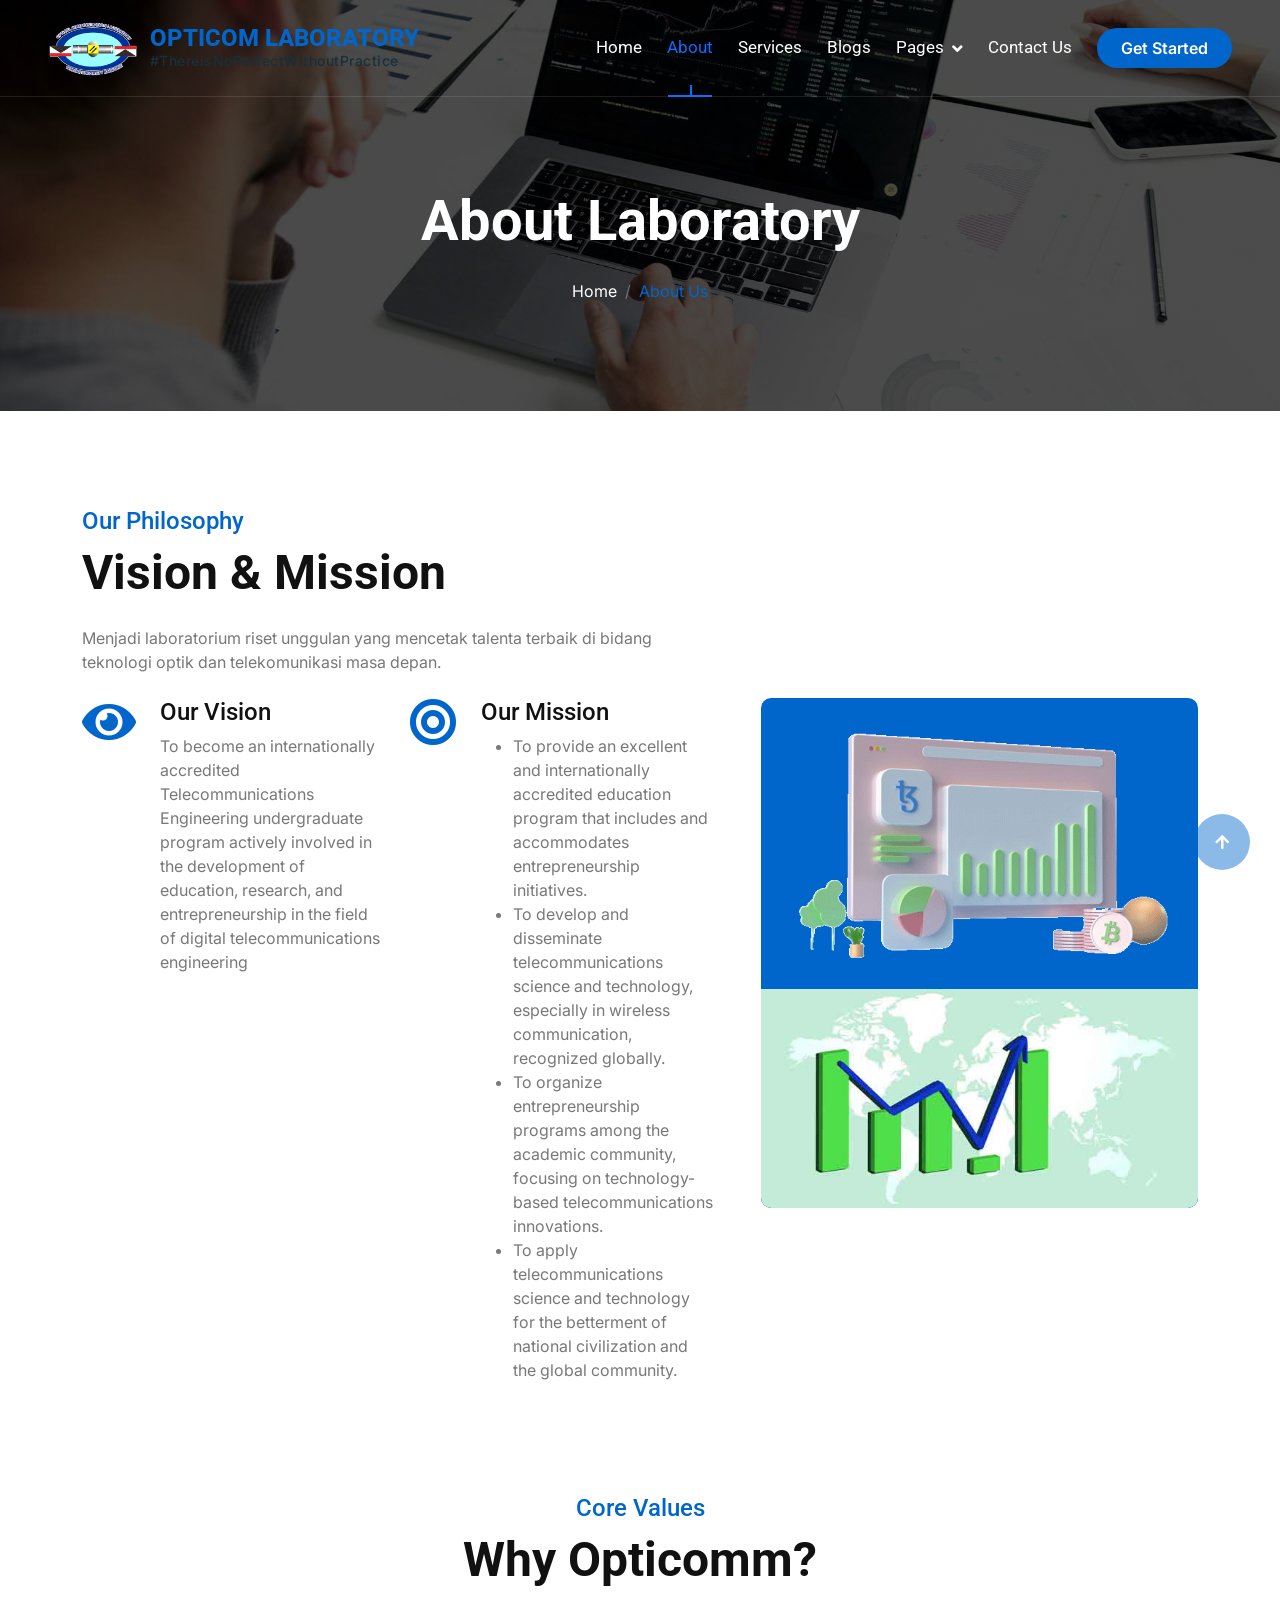
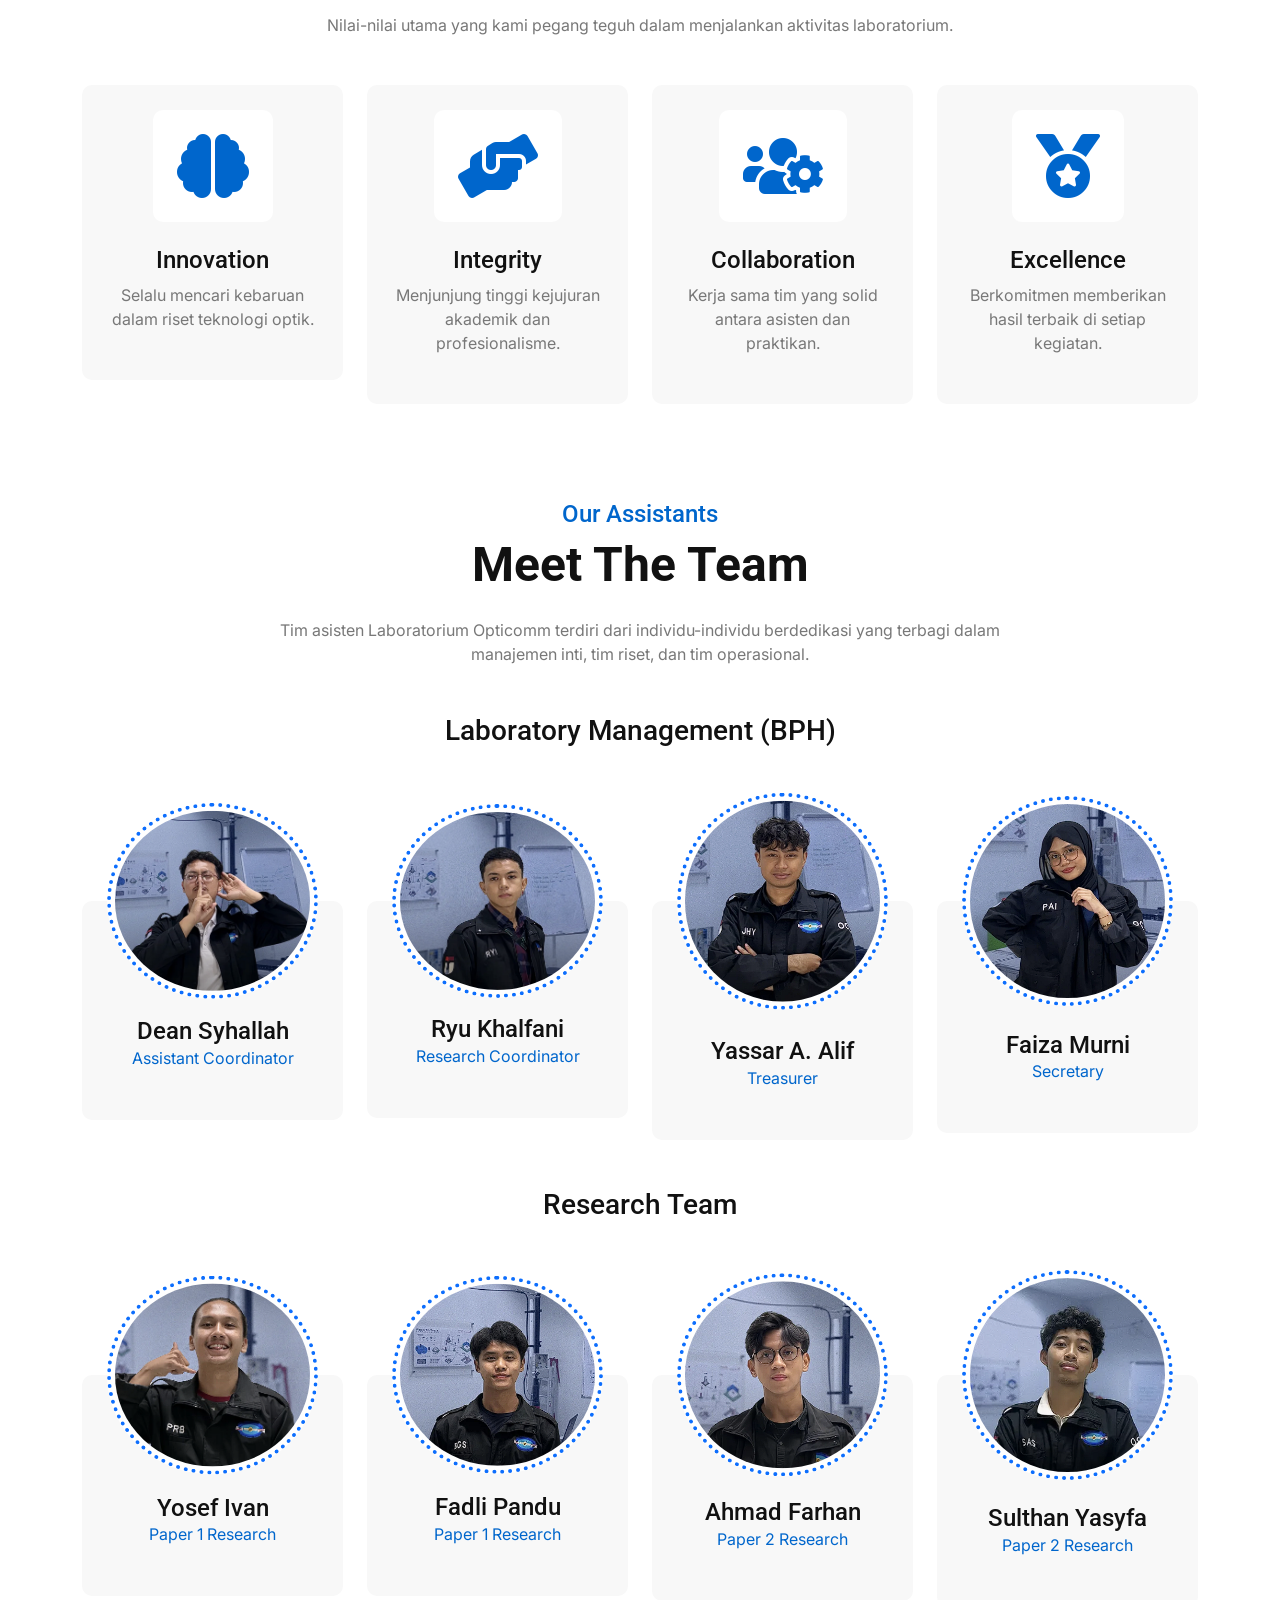
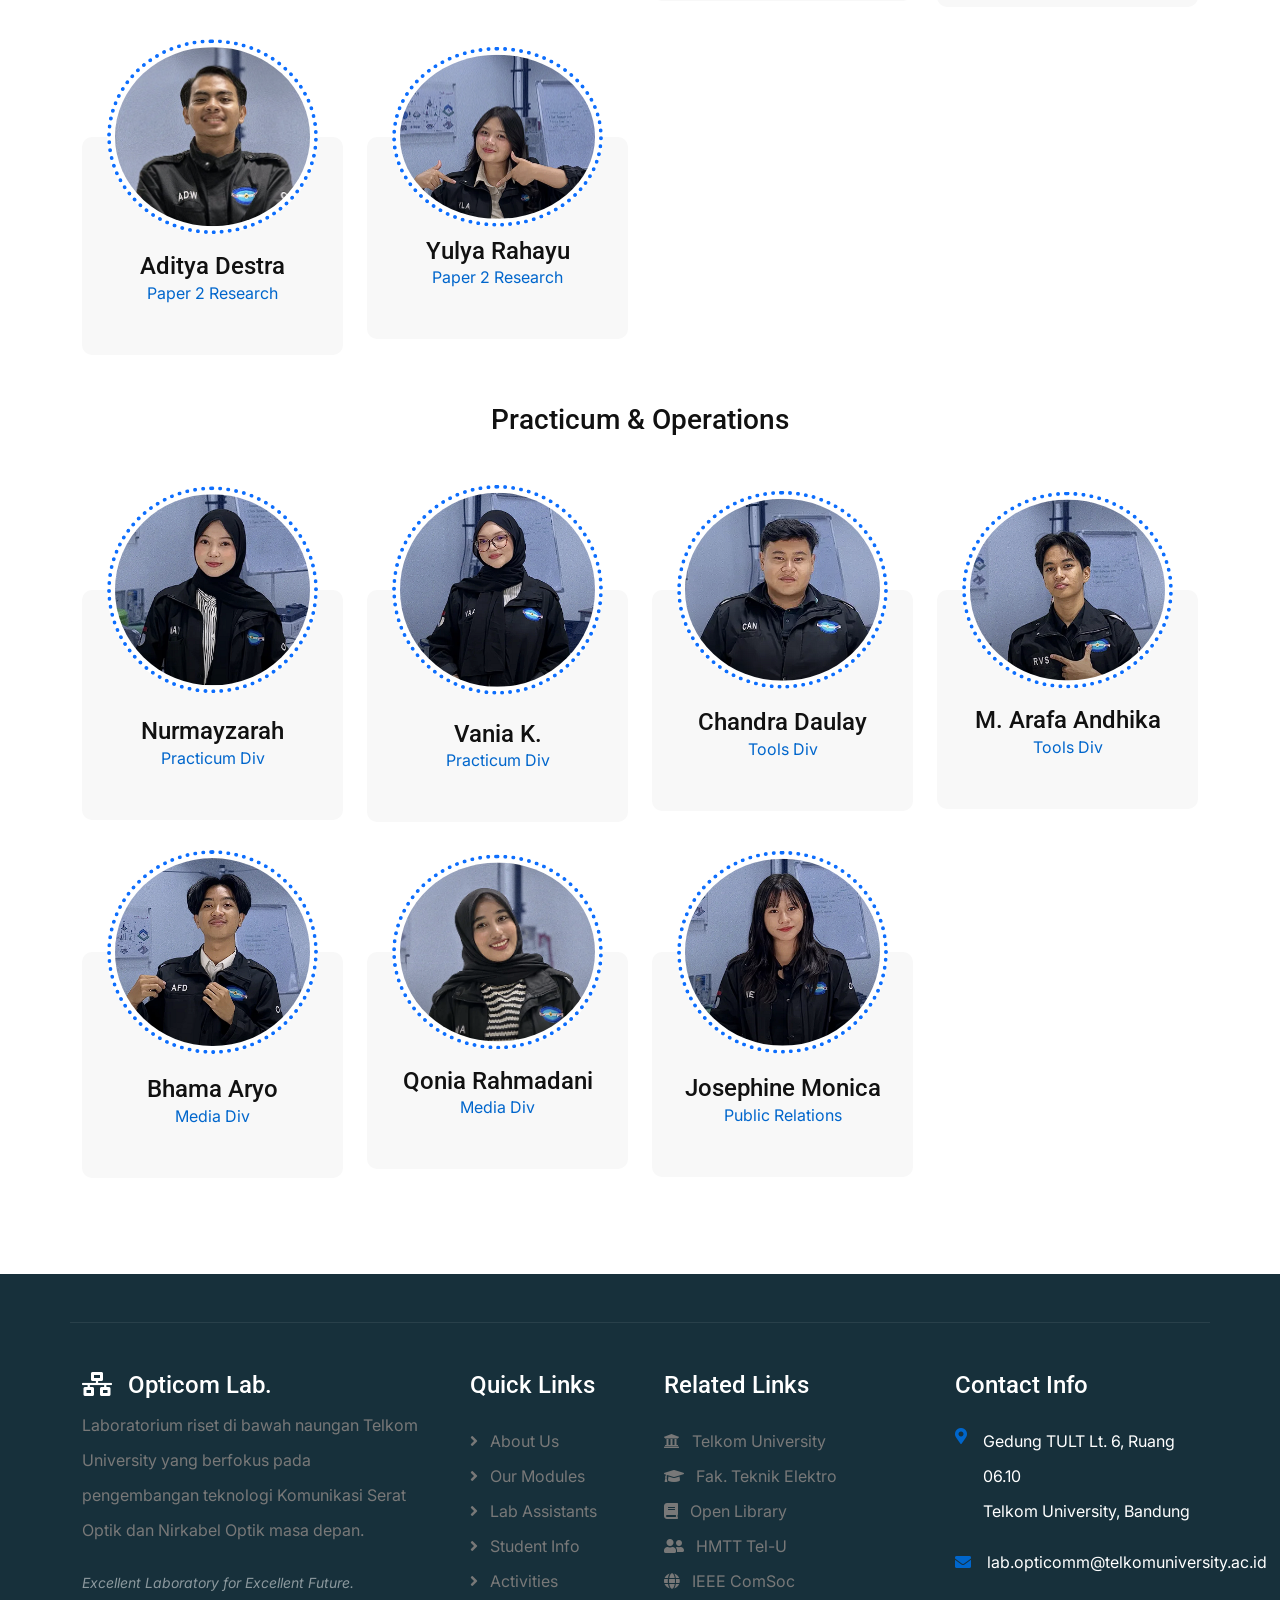
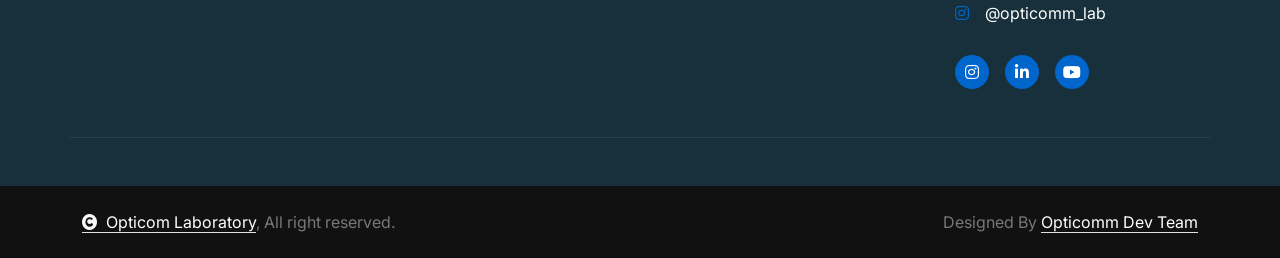
==== commit ff98a6f2: "Add files via upload" ====
--- a/about.html
+++ b/about.html
@@ -62,12 +62,12 @@
                             <span class="dropdown-toggle">Pages</span>
                         </a>
                         <div class="dropdown-menu m-0">
-                            <a href="feature.html" class="dropdown-item">Our Features</a>
-                            <a href="team.html" class="dropdown-item">Our team</a>
-                            <a href="testimonial.html" class="dropdown-item">Testimonial</a>
-                            <a href="offer.html" class="dropdown-item">Our offer</a>
-                            <a href="FAQ.html" class="dropdown-item">FAQs</a>
-                            <a href="404.html" class="dropdown-item">404 Page</a>
+                            <a href="feature.html" class="dropdown-item">Facilities & Tools</a>
+                            <a href="team.html" class="dropdown-item">Our Team</a>
+                            <a href="coming-soon.html" class="dropdown-item">Optical Tools <span
+                                    class="badge bg-danger ms-2">New</span></a>
+                            <a href="coming-soon.html" class="dropdown-item">ITU-T Standards</a>
+                            <a href="coming-soon.html" class="dropdown-item">Recruitment</a>
                         </div>
                     </div>
                     <a href="contact.html" class="nav-item nav-link">Contact Us</a>
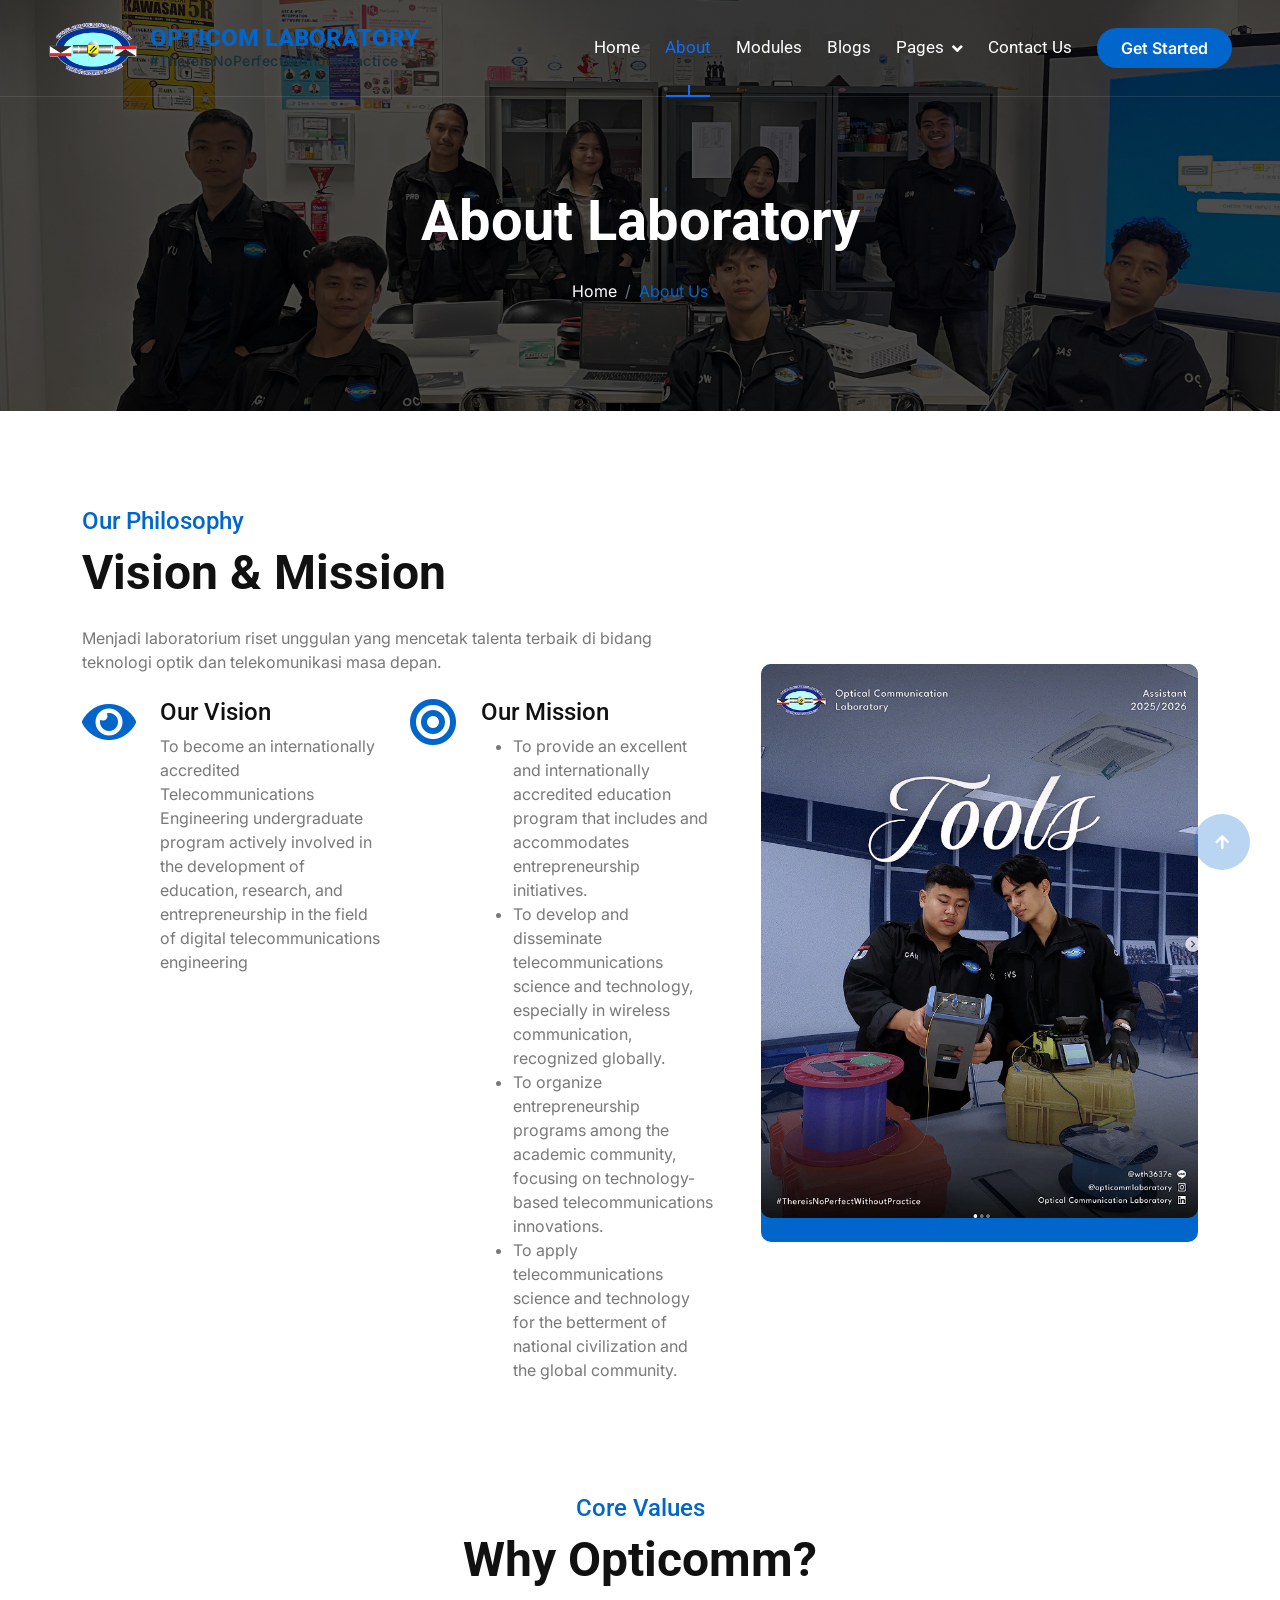
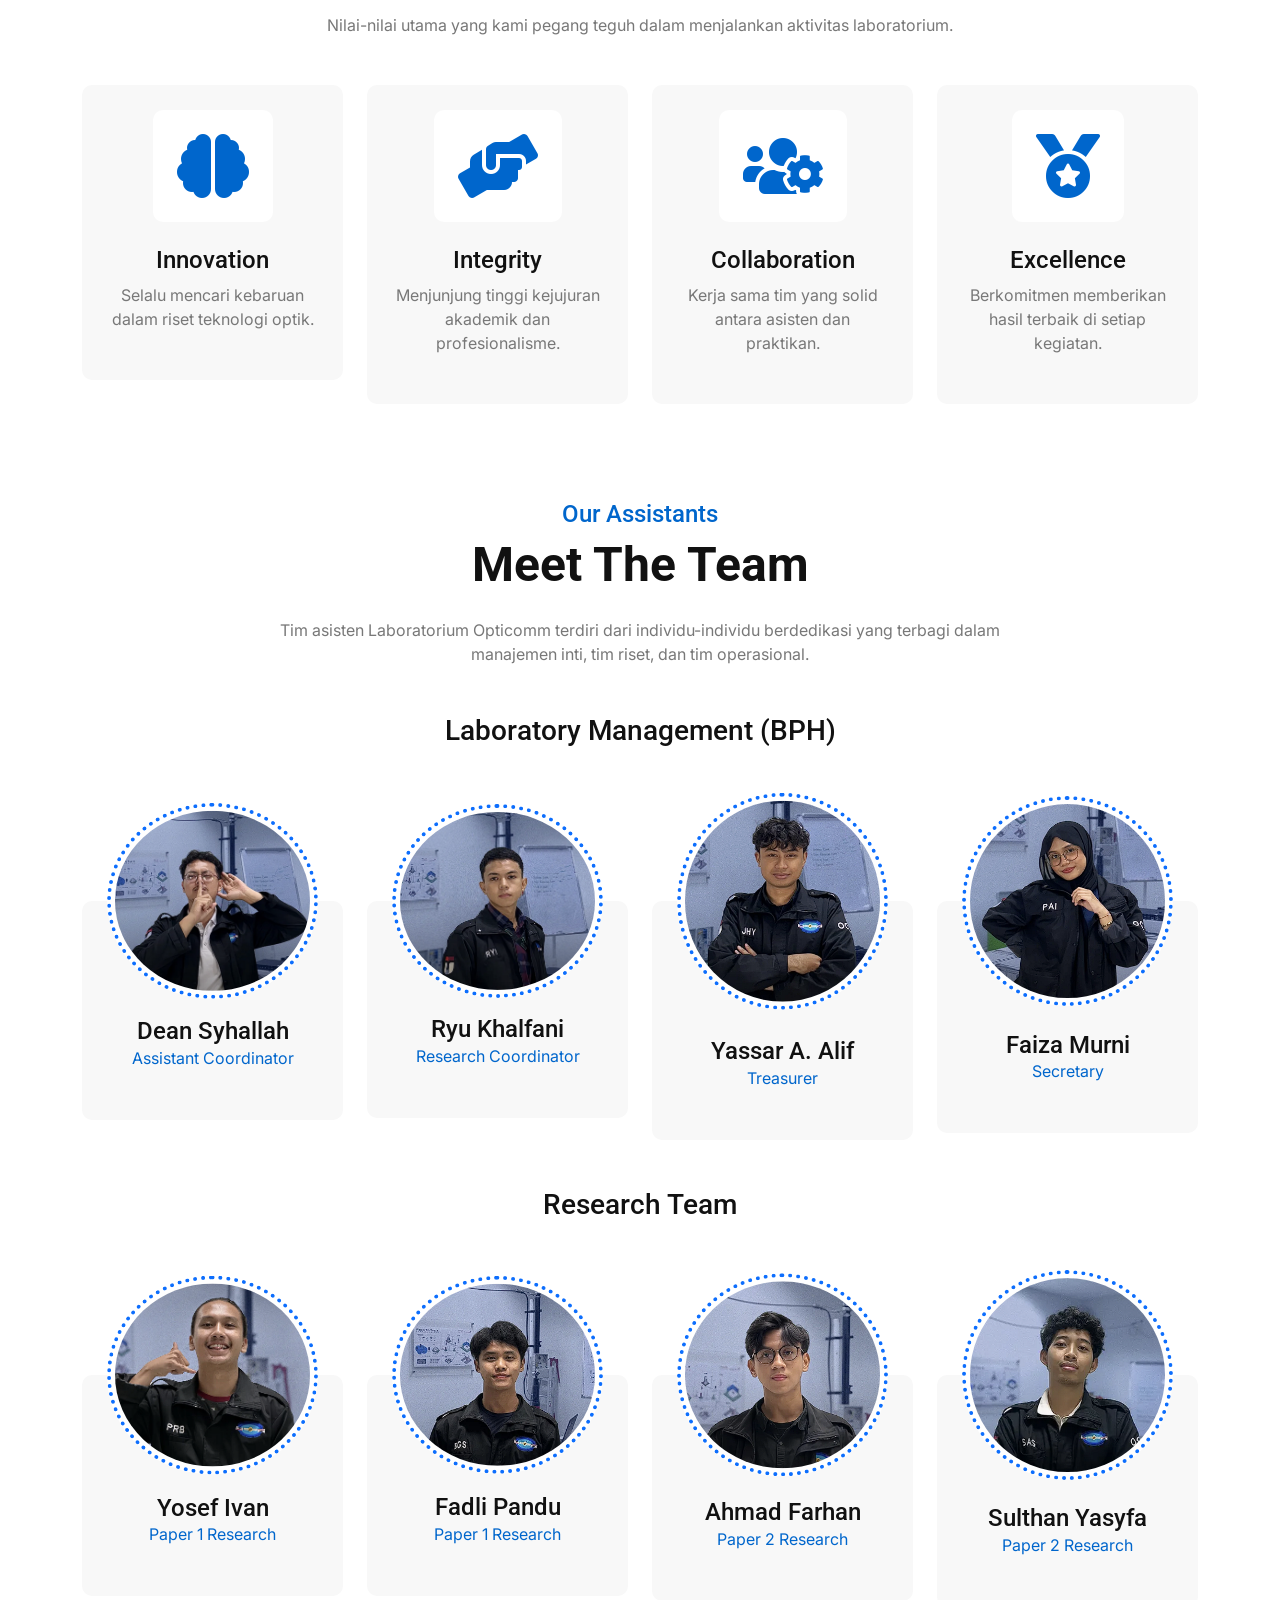
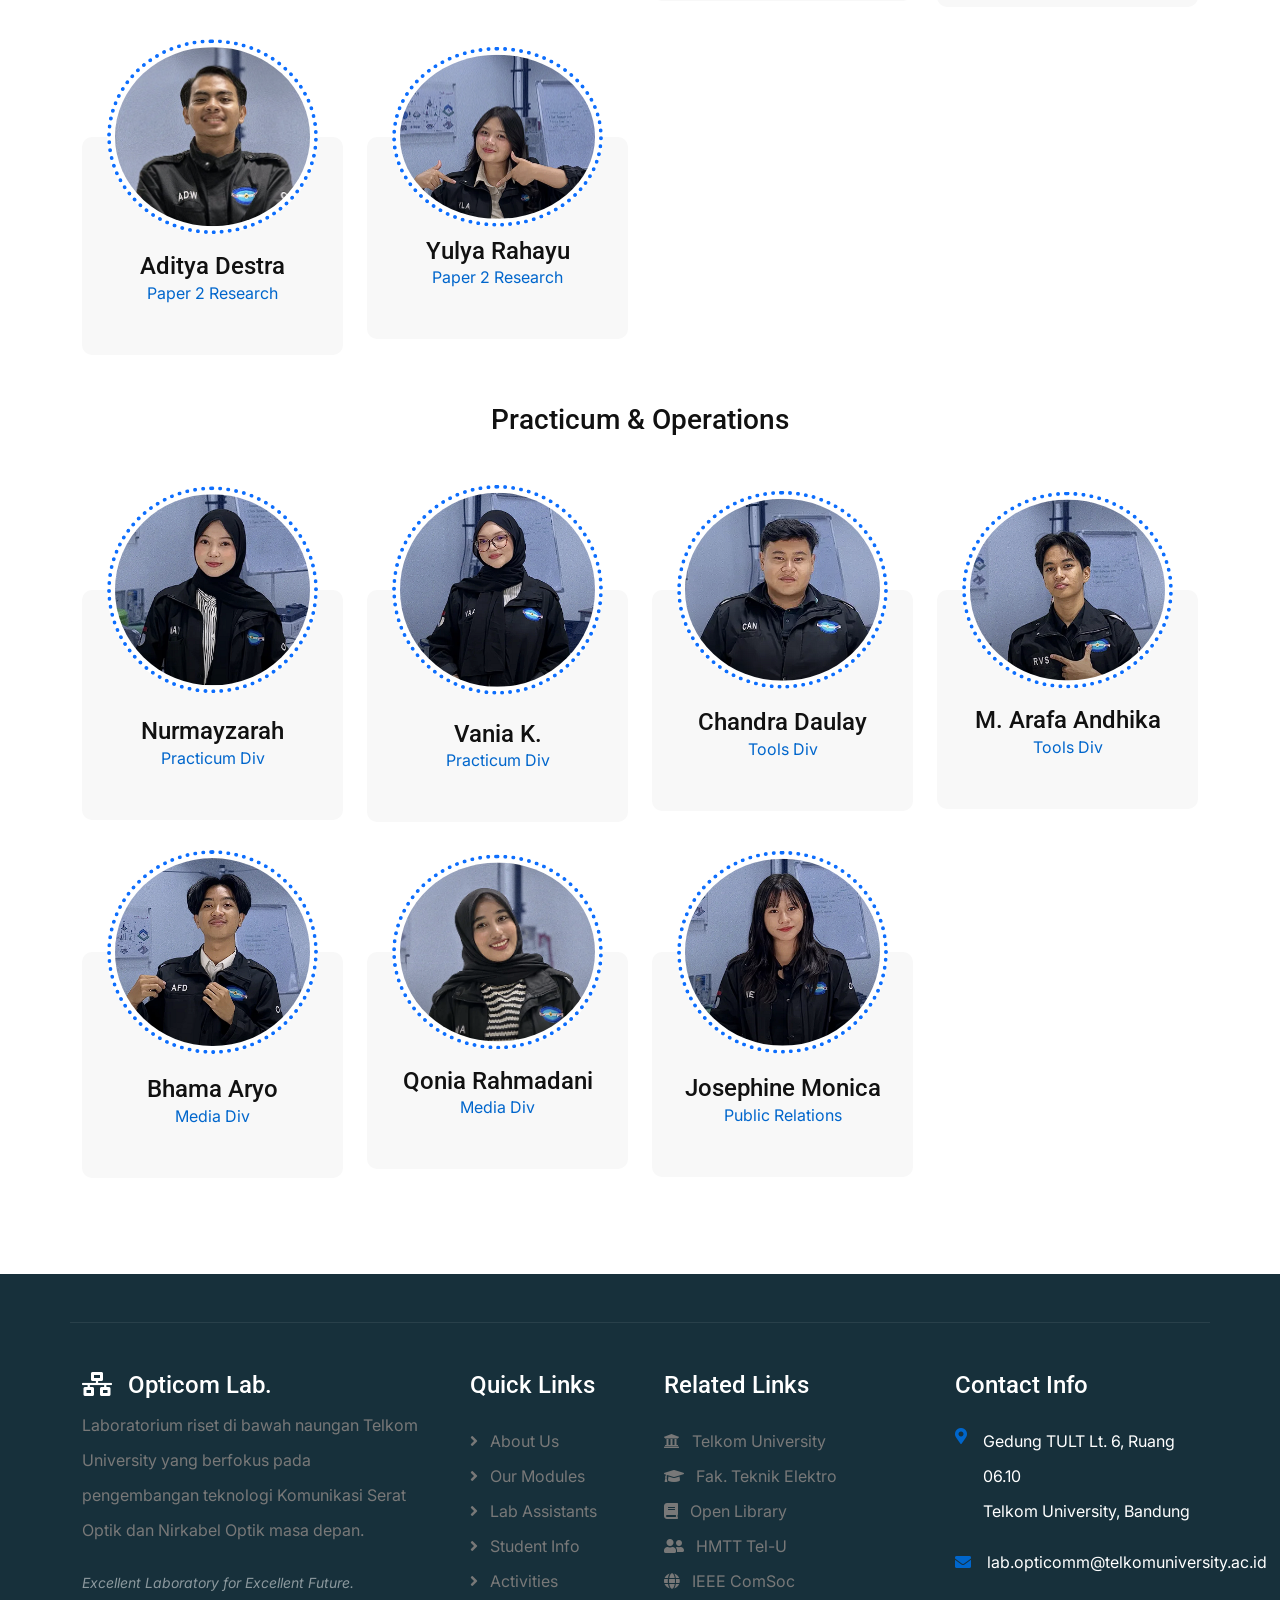
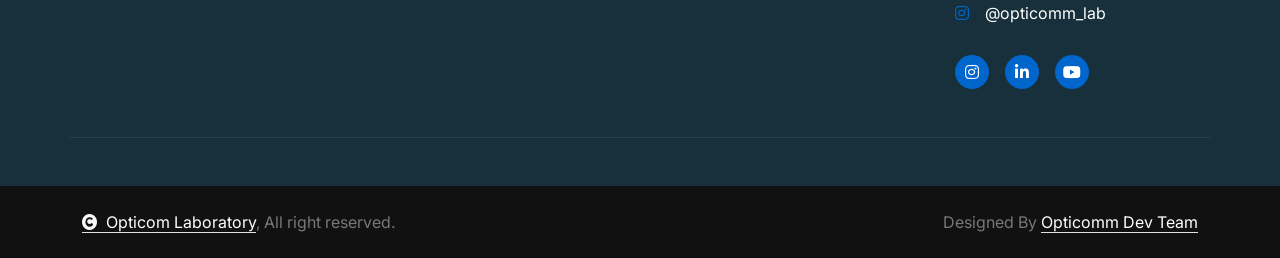
==== commit 7ab50d29: "Add files via upload" ====
--- a/about.html
+++ b/about.html
@@ -55,7 +55,7 @@
                 <div class="navbar-nav ms-auto py-0">
                     <a href="index.html" class="nav-item nav-link">Home</a>
                     <a href="about.html" class="nav-item nav-link active">About</a>
-                    <a href="service.html" class="nav-item nav-link">Services</a>
+                    <a href="service.html" class="nav-item nav-link">Modules</a>
                     <a href="blog.html" class="nav-item nav-link">Blogs</a>
                     <div class="nav-item dropdown">
                         <a href="#" class="nav-link" data-bs-toggle="dropdown">
@@ -132,9 +132,9 @@
                 </div>
                 <div class="col-xl-5 wow fadeInRight" data-wow-delay="0.2s">
                     <div class="bg-primary rounded position-relative overflow-hidden">
-                        <img src="img/about-2.png" class="img-fluid rounded w-100" alt="">
+                        <img src="img/tools.png" class="img-fluid rounded w-100" alt="">
                         <div class="rounded-bottom">
-                            <img src="img/about-5.jpg" class="img-fluid rounded-bottom w-100" alt="">
+                            <img src="#" class="img-fluid rounded-bottom w-100" alt="">
                         </div>
                     </div>
                 </div>
--- a/css/style.css
+++ b/css/style.css
@@ -428,13 +428,53 @@
 .bg-breadcrumb {
     position: relative;
     overflow: hidden;
-    background: linear-gradient(rgba(0, 0, 0, 0.7), rgba(0, 0, 0, 0.7)), url(../img/carousel-1.jpg);
+    padding: 140px 0 60px 0;
+    transition: 0.5s;
+}
+
+.about-header {
+    background: linear-gradient(rgba(0, 0, 0, 0.7), rgba(0, 0, 0, 0.7)), url(../img/full-asisten.jpeg);
     background-position: center center;
     background-repeat: no-repeat;
     background-size: cover;
-    padding: 140px 0 60px 0;
-    transition: 0.5s;
-}
+}
+
+.service-header {
+    background: linear-gradient(rgba(0, 0, 0, 0.7), rgba(0, 0, 0, 0.7)), url(../img/full-asisten.jpeg);
+    background-position: center center;
+    background-repeat: no-repeat;
+    background-size: cover;
+}
+
+.blog-header {
+    background: linear-gradient(rgba(0, 0, 0, 0.7), rgba(0, 0, 0, 0.7)), url(../img/full-asisten.jpeg);
+    background-position: center center;
+    background-repeat: no-repeat;
+    background-size: cover;
+}
+
+.feature-header {
+    background: linear-gradient(rgba(0, 0, 0, 0.7), rgba(0, 0, 0, 0.7)), url(../img/full-asisten.jpeg);
+    background-position: center center;
+    background-repeat: no-repeat;
+    background-size: cover;
+}
+
+.team-header {
+    background: linear-gradient(rgba(0, 0, 0, 0.7), rgba(0, 0, 0, 0.7)), url(../img/full-asisten.jpeg);
+    background-position: center center;
+    background-repeat: no-repeat;
+    background-size: cover;
+}
+
+.contact-header {
+    background: linear-gradient(rgba(0, 0, 0, 0.7), rgba(0, 0, 0, 0.7)), url(../img/full-asisten.jpeg);
+    background-position: center center;
+    background-repeat: no-repeat;
+    background-size: cover;
+}
+
+
 
 @media (min-width: 992px) {
     .bg-breadcrumb {
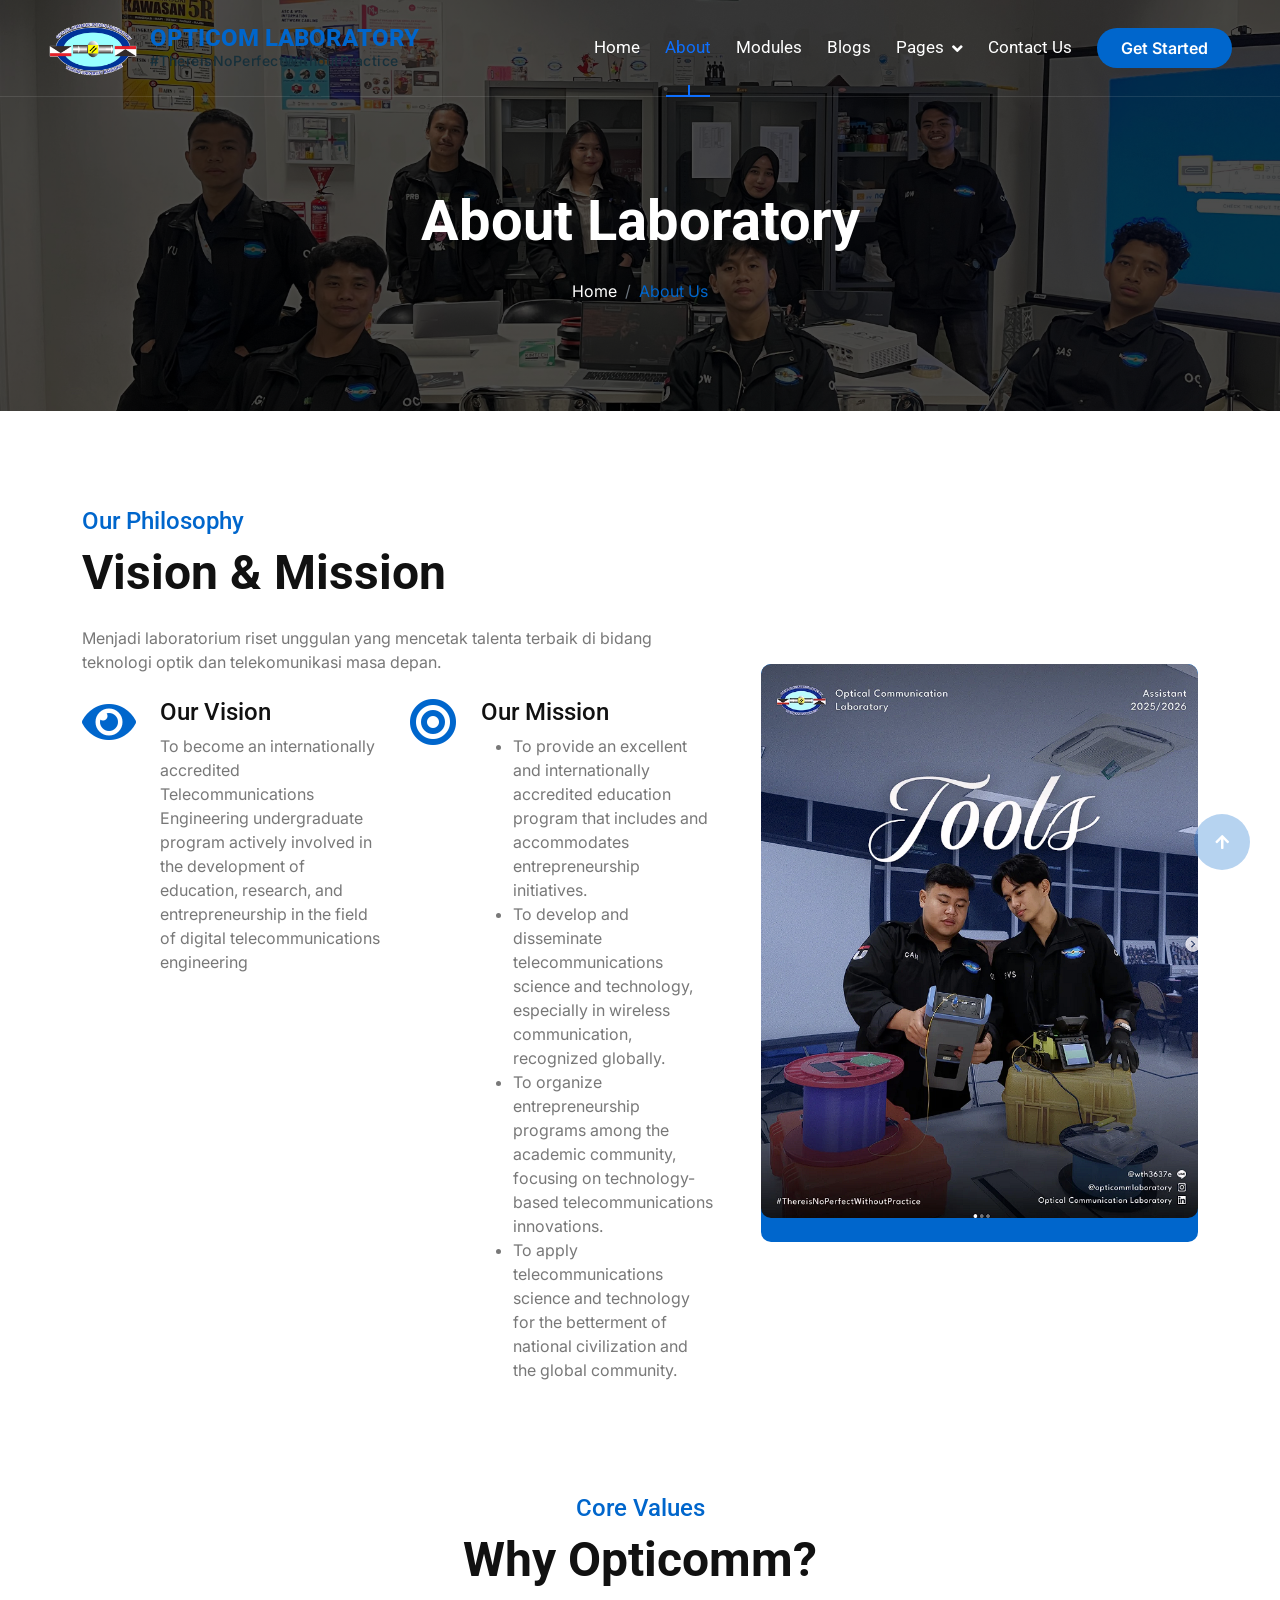
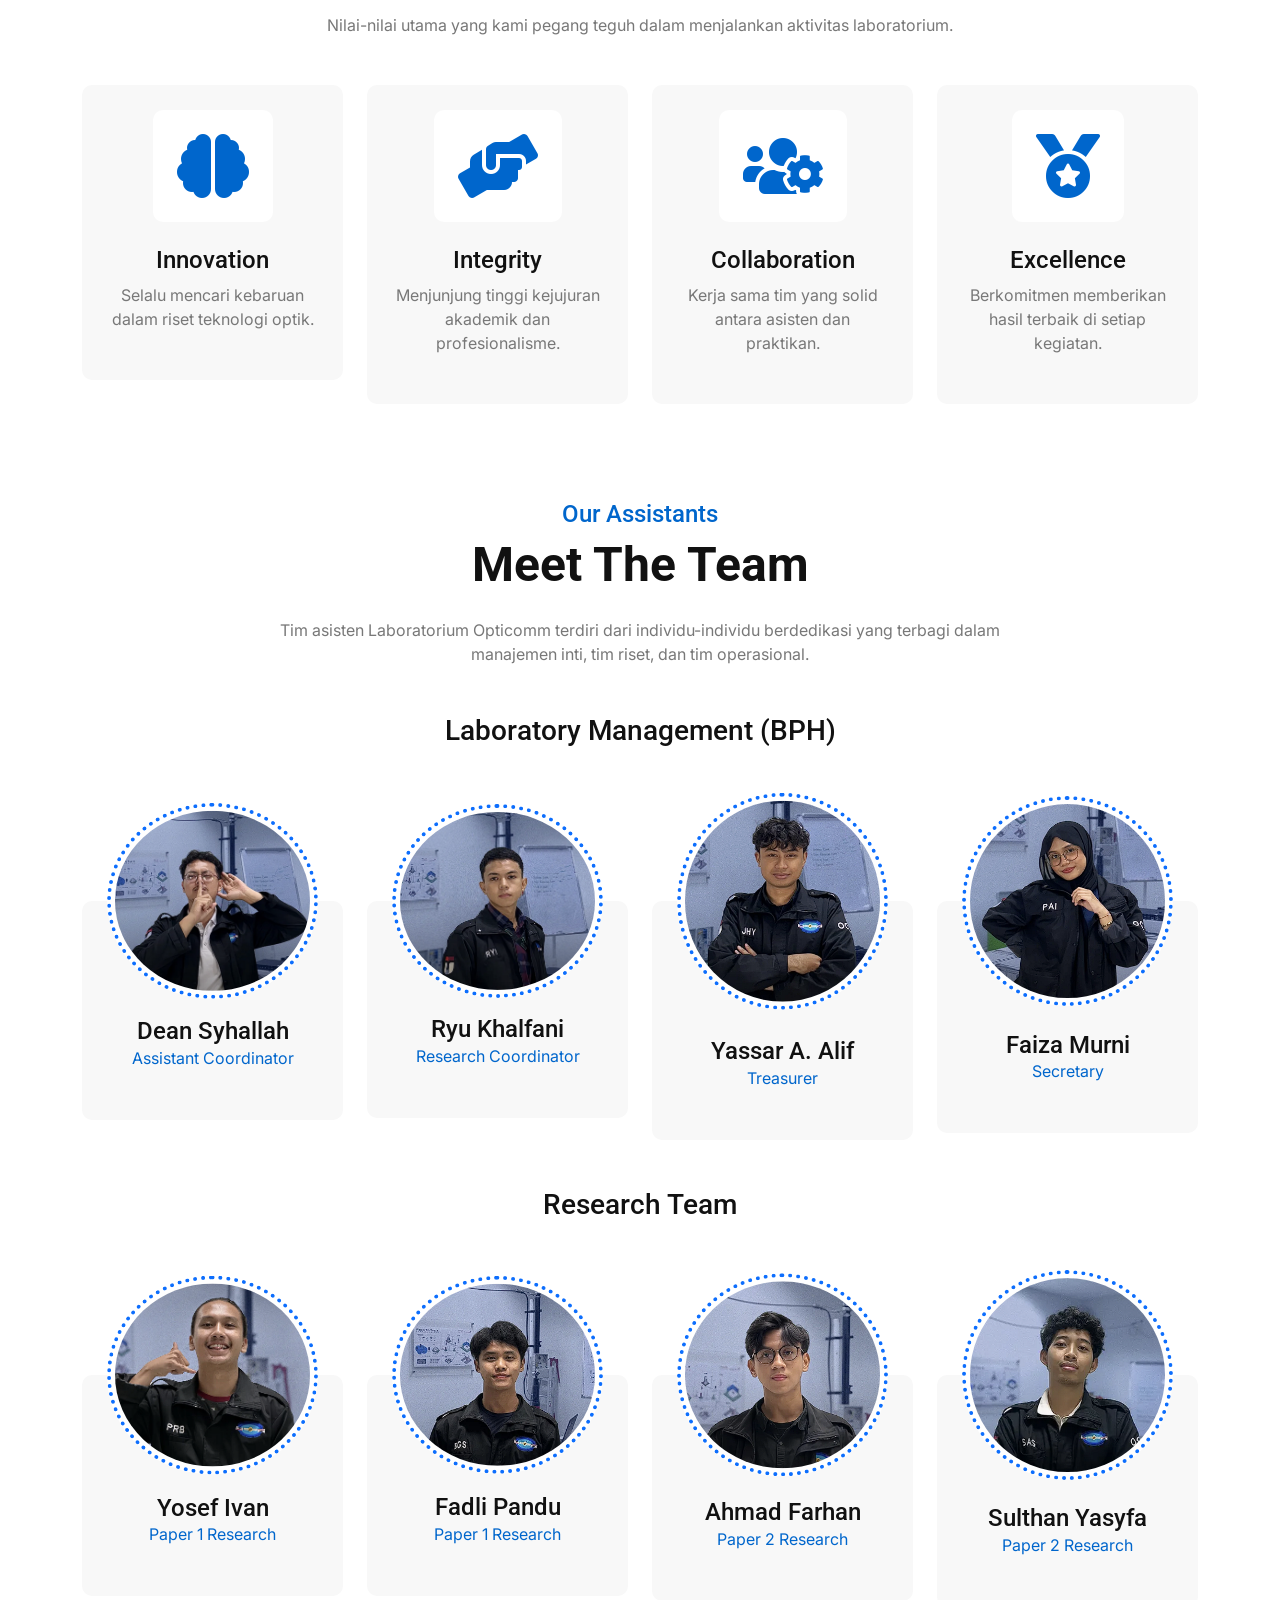
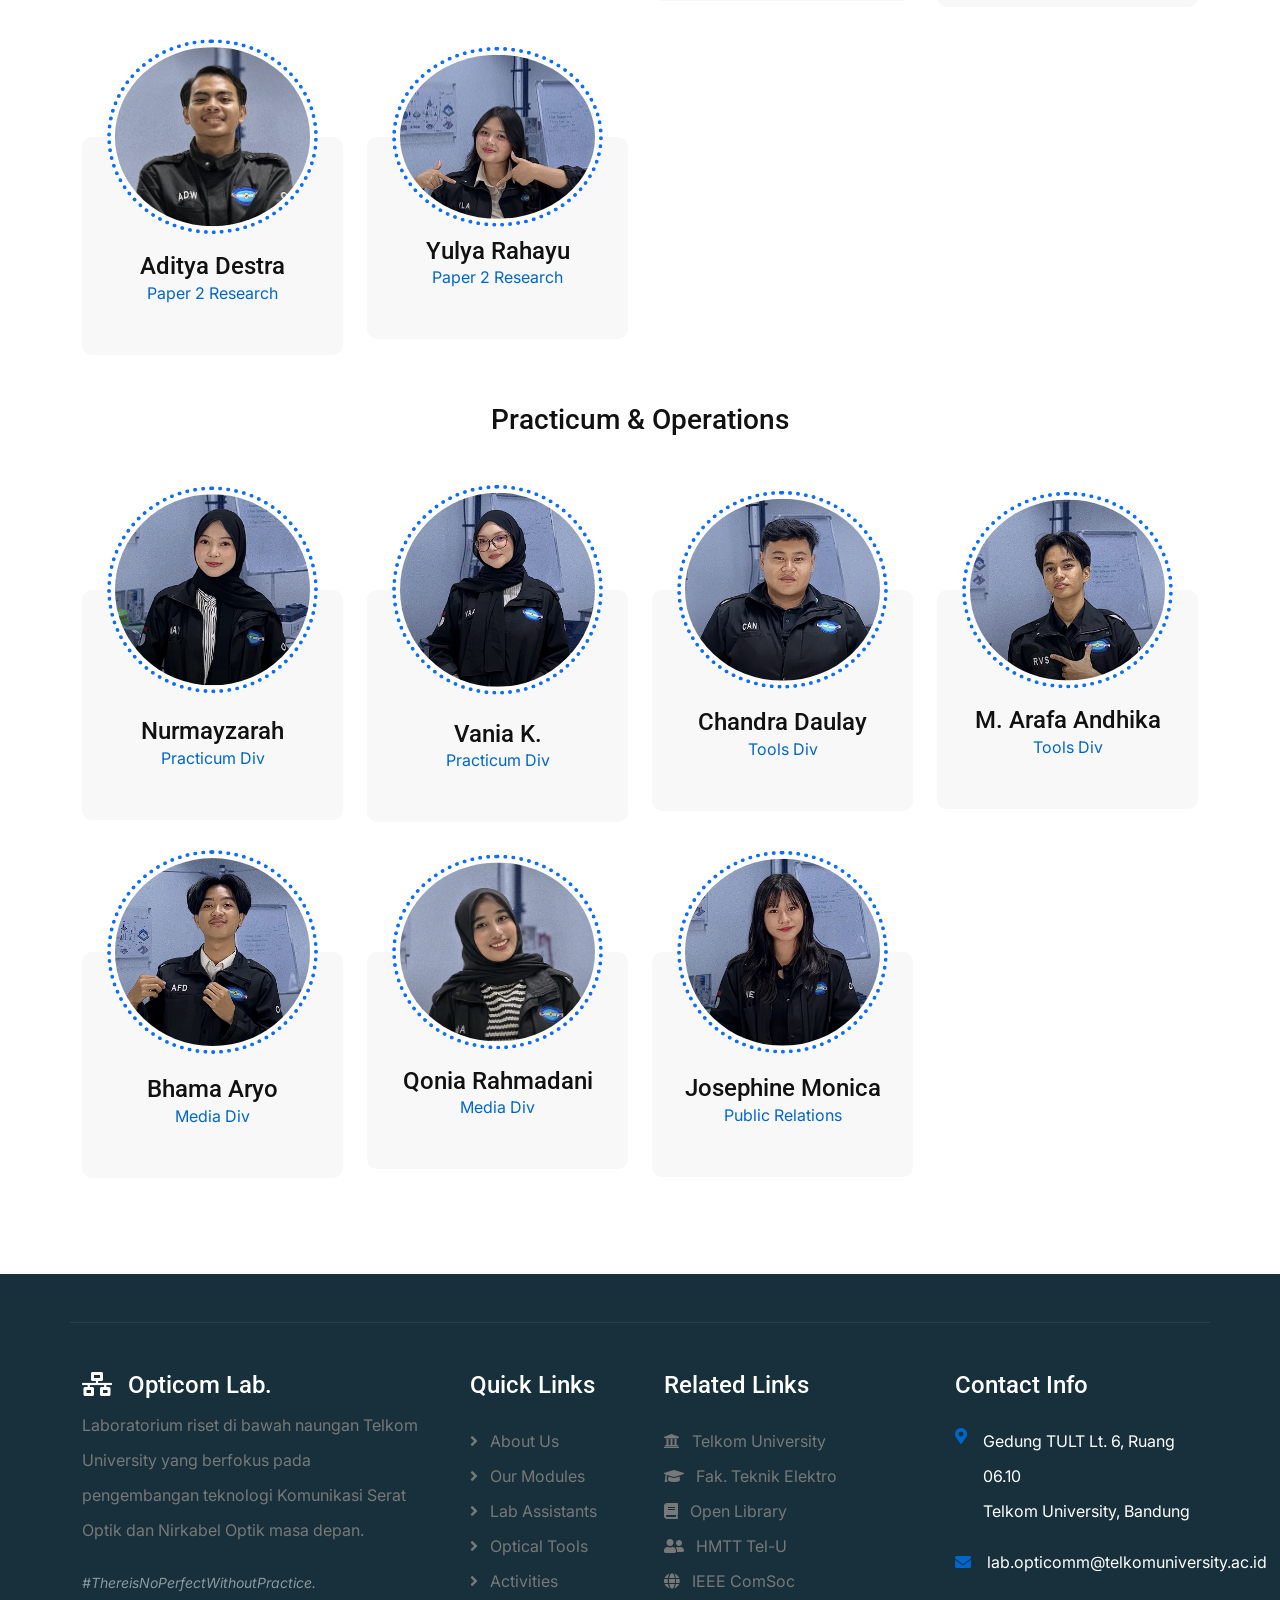
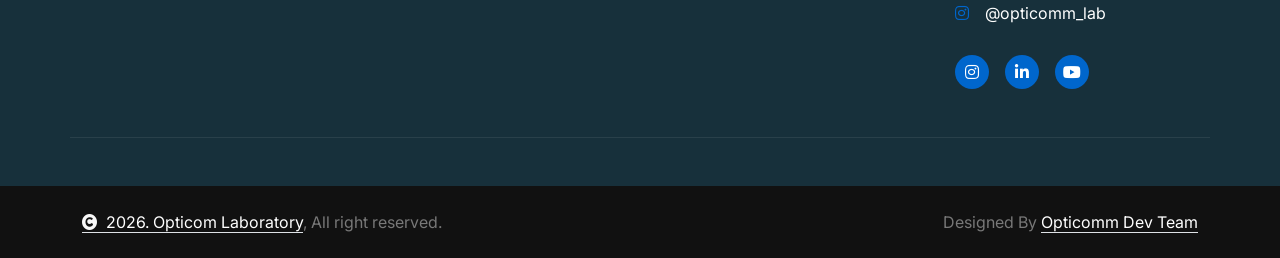
==== commit d3c1df2b: "Add files via upload" ====
--- a/about.html
+++ b/about.html
@@ -425,13 +425,14 @@
 
                 <div class="col-md-6 col-lg-6 col-xl-4">
                     <div class="footer-item">
-                        <a href="index.html" class="p-0">
+                        <a class="p-0">
                             <h4 class="text-white"><i class="fas fa-network-wired me-3"></i>Opticom Lab.</h4>
                         </a>
                         <p class="mb-4">Laboratorium riset di bawah naungan Telkom University yang berfokus pada
                             pengembangan teknologi Komunikasi Serat Optik dan Nirkabel Optik masa depan.</p>
+
                         <div class="d-flex text-white-50">
-                            <small><i>Excellent Laboratory for Excellent Future.</i></small>
+                            <small><i>#ThereisNoPerfectWithoutPractice.</i></small>
                         </div>
                     </div>
                 </div>
@@ -439,11 +440,11 @@
                 <div class="col-md-6 col-lg-6 col-xl-2">
                     <div class="footer-item">
                         <h4 class="text-white mb-4">Quick Links</h4>
-                        <a href="#"><i class="fas fa-angle-right me-2"></i> About Us</a>
-                        <a href="#"><i class="fas fa-angle-right me-2"></i> Our Modules</a>
-                        <a href="#"><i class="fas fa-angle-right me-2"></i> Lab Assistants</a>
-                        <a href="#"><i class="fas fa-angle-right me-2"></i> Student Info</a>
-                        <a href="#"><i class="fas fa-angle-right me-2"></i> Activities</a>
+                        <a href="about.html"><i class="fas fa-angle-right me-2"></i> About Us</a>
+                        <a href="service.html"><i class="fas fa-angle-right me-2"></i> Our Modules</a>
+                        <a href="team.html"><i class="fas fa-angle-right me-2"></i> Lab Assistants</a>
+                        <a href="coming-soon.html"><i class="fas fa-angle-right me-2"></i> Optical Tools</a>
+                        <a href="blog.html"><i class="fas fa-angle-right me-2"></i> Activities</a>
                     </div>
                 </div>
 
@@ -452,10 +453,10 @@
                         <h4 class="text-white mb-4">Related Links</h4>
                         <a href="https://telkomuniversity.ac.id" target="_blank"><i class="fas fa-university me-2"></i>
                             Telkom University</a>
-                        <a href="#" target="_blank"><i class="fas fa-graduation-cap me-2"></i> Fak. Teknik Elektro</a>
-                        <a href="#" target="_blank"><i class="fas fa-book me-2"></i> Open Library</a>
-                        <a href="#" target="_blank"><i class="fas fa-user-friends me-2"></i> HMTT Tel-U</a>
-                        <a href="#" target="_blank"><i class="fas fa-globe me-2"></i> IEEE ComSoc</a>
+                        <a href="https://www.instagram.com/fte.telkomuniversity/?hl=en" target="_blank"><i class="fas fa-graduation-cap me-2"></i> Fak. Teknik Elektro</a>
+                        <a href="https://www.instagram.com/openlibrary.telu/?hl=en" target="_blank"><i class="fas fa-book me-2"></i> Open Library</a>
+                        <a href="https://www.instagram.com/hmtt_telco/?hl=en" target="_blank"><i class="fas fa-user-friends me-2"></i> HMTT Tel-U</a>
+                        <a href="https://www.comsoc.org/" target="_blank"><i class="fas fa-globe me-2"></i> IEEE ComSoc</a>
                     </div>
                 </div>
 
@@ -474,12 +475,13 @@
                             <i class="fab fa-instagram text-primary me-3"></i>
                             <p class="text-white mb-0">@opticomm_lab</p>
                         </div>
+
                         <div class="d-flex">
-                            <a class="btn btn-primary btn-sm-square rounded-circle me-3" href="#"><i
+                            <a class="btn btn-primary btn-sm-square rounded-circle me-3" href="https://www.instagram.com/opticommlaboratory/" target="_blank"><i
                                     class="fab fa-instagram text-white"></i></a>
-                            <a class="btn btn-primary btn-sm-square rounded-circle me-3" href="#"><i
+                            <a class="btn btn-primary btn-sm-square rounded-circle me-3" href="https://www.linkedin.com/company/optical-communication-laboratory/" target="_blank"><i
                                     class="fab fa-linkedin-in text-white"></i></a>
-                            <a class="btn btn-primary btn-sm-square rounded-circle me-0" href="#"><i
+                            <a class="btn btn-primary btn-sm-square rounded-circle me-0" href="https://www.youtube.com/@OpticommLaboratoryTel-U" target="_blank"><i
                                     class="fab fa-youtube text-white"></i></a>
                         </div>
                     </div>
@@ -491,12 +493,12 @@
         <div class="container">
             <div class="row g-4 align-items-center">
                 <div class="col-md-6 text-center text-md-start mb-md-0">
-                    <span class="text-body"><a href="#" class="border-bottom text-white"><i
-                                class="fas fa-copyright text-light me-2"></i>Opticom Laboratory</a>, All right
+                    <span class="text-body"><a class="border-bottom text-white"><i
+                                class="fas fa-copyright text-light me-2"></i>2026. Opticom Laboratory</a>, All right
                         reserved.</span>
                 </div>
                 <div class="col-md-6 text-center text-md-end text-body">
-                    Designed By <a class="border-bottom text-white" href="#">Opticomm Dev Team</a>
+                    Designed By <a class="border-bottom text-white">Opticomm Dev Team</a>
                 </div>
             </div>
         </div>
